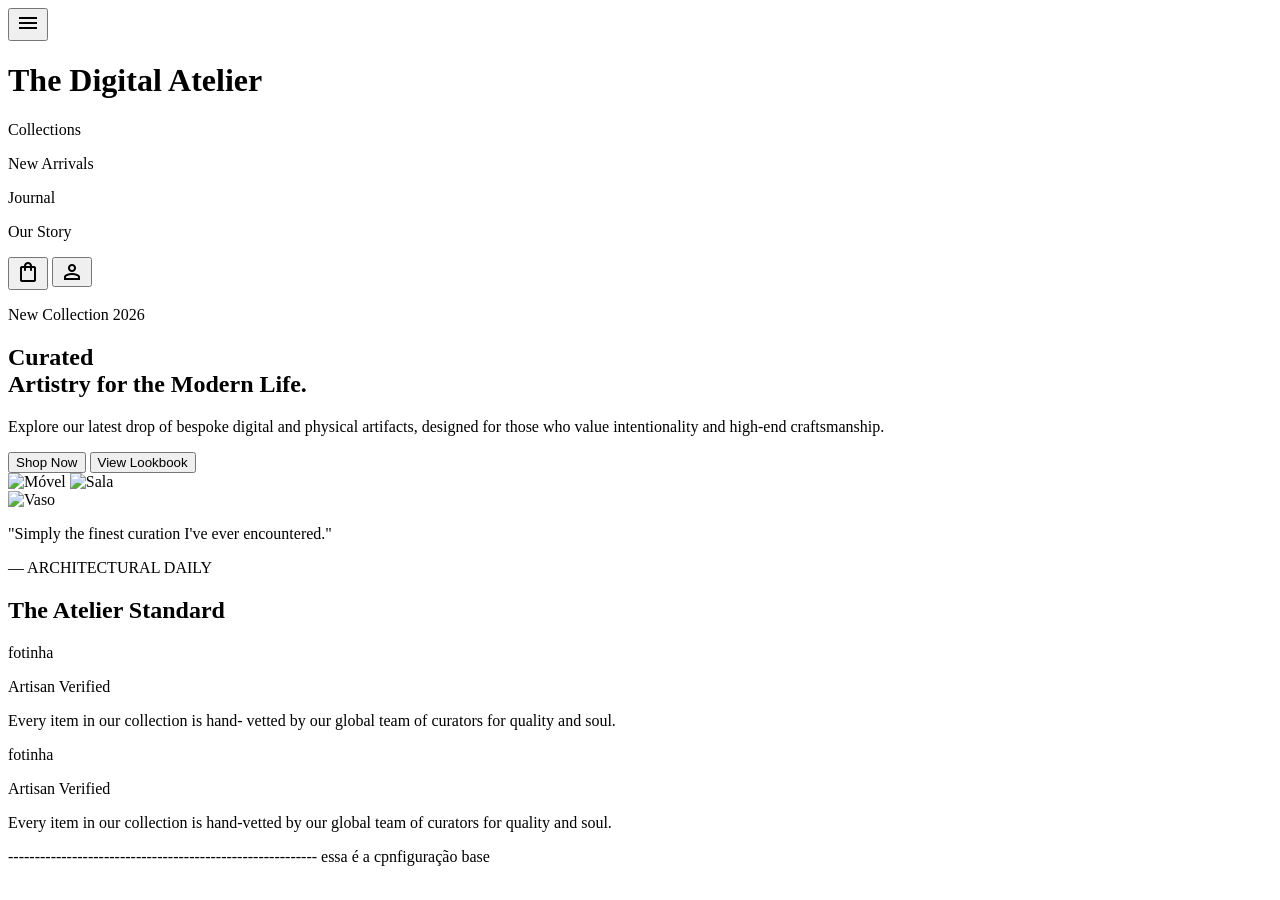
==== GABRIEL/Site responsivo/index.html @ 3ed6543d "site" ====
<!DOCTYPE html>
<html lang="en">
<head>
    <meta charset="UTF-8">
    <meta name="viewport" content="width=device-width, initial-scale=1.0">
    <script src="https://cdn.tailwindcss.com"></script>
    <script>
        tailwind.config = {
            theme: {
                extend: {
                    colors: {
                        'fundo': '#F5EEFF',
                        'titulo': '#4338CA',
                        'icon-topo': '#4F46E5',
                        'cor-cat': '#475569',
                        'cor-texto': '#5F557F',
                        'fundo-hero': '#FAF4FF',
                        'icone-data': '#FFC1D6',
                        'cor-data': '#8E0054',
                        'underline-cor': '#B00D6A',
                        'textaodohero': '#4A40E0',
                        'cor-dopreto': '#32294F',
                        'azul-do-botao': '#5D46F5',
                        'branco-do-botao': '#9B8BFF'
                    },
                    fontFamily: {
                        'headline': ['Plus Jakarta Sans', 'sans-serif'],
                        'body': ['Inter', 'sans-serif'],
                        'label': ['Inter', 'sans-serif']
                    }
                }
            }
        }
    </script>
    <title>lojaSenai</title>
    <link href="https://fonts.googleapis.com/css2?family=Plus+Jakarta+Sans:wght@400;600;700;800&amp;family=Inter:wght@400;500;600&amp;display=swap" rel="stylesheet">
    <link href="https://fonts.googleapis.com/css2?family=Material+Symbols+Outlined:wght,FILL@100..700,0..1&amp;display=swap" rel="stylesheet">
    <link rel="stylesheet" href="https://cdnjs.cloudflare.com/ajax/libs/font-awesome/6.5.1/css/all.min.css" integrity="sha512-DTOQO9RWCH3ppGqcWaEA1BIZOC6xxalwEsw9c2QQeAIftl+Vegovlnee1c9QX4TctnWMn13TZye+giMm8e2LwA==" crossorigin="anonymous" referrerpolicy="no-referrer" />
</head>
<body>

    <header class="flex bg-white justify-between items-center px-10 py-5">
            <button class="text-indigo-600 dark:text-indigo-400 scale-105 active:scale-95 transition-transform lg:hidden">
                <span class="material-symbols-outlined text-icon-topo" data-icon="menu">menu</span>
            </button>

            <h1 class="text-titulo text-[24px] font-extrabold font-headline">The Digital Atelier</h1>

            <div class="hidden lg:flex gap-[40px] cor-cat">
                <p>Collections</p>
                <p>New Arrivals</p>
                <p>Journal</p>
                <p>Our Story</p>
            </div>

            <div class="flex gap-[24px]">
                <button class="text-indigo-600 dark:text-indigo-400 scale-105 active:scale-95 transition-transform">
                  <span class="material-symbols-outlined text-icon-topo" data-icon="shopping_bag">shopping_bag</span>
                </button>
                <button class="hidden lg:block text-icon-topo text-center material-symbols-outlined text-indigo-600 hover:opacity-80 transition-all duration-300 text-icon-topo" data-icon="person">person</button>
            </div>
    </header>

    <main class="bg-fundo-hero py-[45px]">
        <div class="m-[24px]">
            <p class=" text-center bg-icone-data text-[0.9rem] px-3 py-1 text-cor-data w-[190px] rounded-full">New Collection 2026</p>
            <h2 class="text-[48px] font-black font-headline font-extrabold tracking-tight leading-[1.1] my-[23px] text-cor-dopreto">Curated <br> <span class="text-textaodohero ">Artistry</span> for the Modern Life.</h2>
            <p class="text-cor-dopreto text-lg">Explore our latest drop of bespoke digital and physical artifacts, designed for those who value intentionality and high-end craftsmanship.</p>
            
            <div class="flex flex-col sm:flex-row gap-4 py-[43px]">
                        <button class="bg-gradient-to-r from-azul-do-botao to-branco-do-botao text-white font-semibold py-3 px-10 rounded-full shadow-lg hover:opacity-90 transition">
                            Shop Now
                        </button>
                        <button class="text-azul-do-botao font-semibold py-3 px-10 rounded-full border" ">
                            View Lookbook
                        </button>
            </div>
            
            <div class="relative flex items-center justify-center">
                <div>
                    <img 
                        src="assets/epelho.png" 
                        alt="Móvel" 
                        class="block rounded-2xl shadow-xl transform rotate-3 lg:hidden"
                    />
                    <img 
                        src="assets/sala.png" 
                        alt="Sala" 
                        class="hidden lg:block w-[500px] rounded-[60px] shadow-2xl"
                    />

                    <div class="flex bsolute -bottom-10 -left-10 p-2 bg-white rounded-[30px] shadow-xl">
                        <img 
                            src="assets/vaso.png" 
                            alt="Vaso" 
                            class="hidden lg:w-48 rounded-[25px]"
                        />

                        <div class="absolute -bottom-5 -left-5 bg-white p-6 rounded-xl shadow-2xl w-64 border border-gray-100 lg:hidden">
                            <p class="text-indigo-600 font-bold text-lg leading-tight ">
                                "Simply the finest curation I've ever encountered."
                            </p>
                            <p class="text-gray-500 text-xs mt-4 tracking-widest uppercase">
                                 — ARCHITECTURAL DAILY
                            </p>
                        </div>
  
                </div>

            </div>
        </div>
    </main>

    <section class="bg-fundo">
      <div class="mx-8">
        <div class="flex items-center py-2 justify-center">
          <h1 class="text-[30px] text-cor-dopreto font-headline font-bold underline decoration-underline-cor decoration-4">The Atelier Standard</h1>
        </div>

        <div class="bg-white my-16 p-10 rounded-xl">
          <div class="pb-6">fotinha</div>
          <div>
            <p class="text-[20px] text-cor-dopreto font-headline font-bold pb-3">Artisan Verified</p>
            <p class="text-cor-texto text-[15px]">Every item in our collection is hand-
              vetted
              by our global team of curators for
              quality and soul.</p>
          </div>
        </div>

        <div class="bg-white my-18 p-16 rounded-xl">
          <div class="pb-6">fotinha</div>
          <div>
            <p class="text-[22px] text-cor-dopreto font-headline font-bold pb-3">Artisan Verified</p>
            <p class="text-cor-texto text-[18px]">Every item in our collection is hand-vetted
              by our global team of curators for
              quality and soul.</p>
          </div>
        </div>
      </div>
    </section>
</body>
</html> 


----------------------------------------------------------
essa é a cpnfiguração base 
  	<meta charset="UTF-8">
    <meta name="viewport" content="width=device-width, initial-scale=1.0">
    <link href="https://fonts.googleapis.com/css2?family=Plus+Jakarta+Sans:wght@400;600;700;800&amp;family=Inter:wght@400;500;600&amp;display=swap" rel="stylesheet">
    <link href="https://fonts.googleapis.com/css2?family=Material+Symbols+Outlined:wght,FILL@100..700,0..1&amp;display=swap" rel="stylesheet">
    <script src="https://cdn.tailwindcss.com"></script>
    <!--Configuração do Tailwind-->
    <script>
        tailwind.config = {
            theme: {
                extend: {
                    colors: {
                        'exemplo-cor1':'#FFFFFF',
                        'exemplo-cor2': '#4F46E5',
                    },
                    fontFamily: {
                        'headline': ['Plus Jakarta Sans', 'sans-serif'],
                        'body': ['Inter', 'sans-serif'],
                        'label': ['Inter', 'sans-serif']
                    }
                }
            }
        }
    </script>
    <title>The Digital Atelier</title>
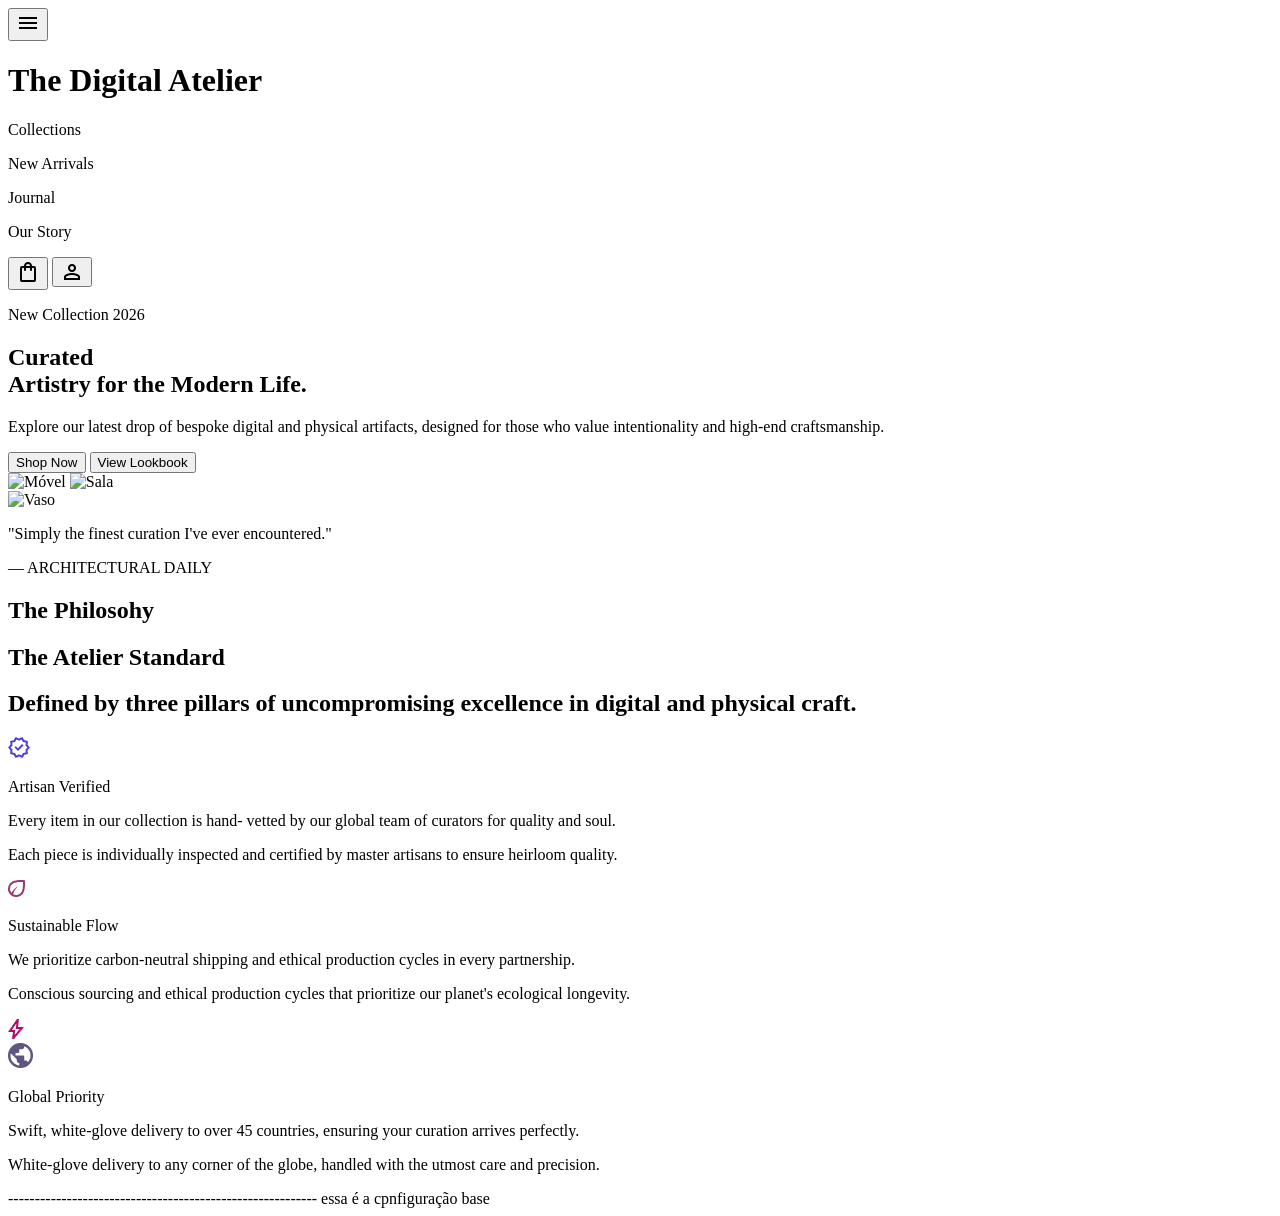
==== commit 5c392f54: "responsividade ok" ====
--- a/GABRIEL/Site responsivo/index.html
+++ b/GABRIEL/Site responsivo/index.html
@@ -15,9 +15,11 @@
                         'cor-cat': '#475569',
                         'cor-texto': '#5F557F',
                         'fundo-hero': '#FAF4FF',
+                        'fundo-bolinha': '#E2D7FF66',
                         'icone-data': '#FFC1D6',
                         'cor-data': '#8E0054',
                         'underline-cor': '#B00D6A',
+                        'bolinha-fundo': '#9837721A',
                         'textaodohero': '#4A40E0',
                         'cor-dopreto': '#32294F',
                         'azul-do-botao': '#5D46F5',
@@ -111,33 +113,70 @@
         </div>
     </main>
 
-    <section class="bg-fundo">
-      <div class="mx-8">
-        <div class="flex items-center py-2 justify-center">
-          <h1 class="text-[30px] text-cor-dopreto font-headline font-bold underline decoration-underline-cor decoration-4">The Atelier Standard</h1>
-        </div>
-
-        <div class="bg-white my-16 p-10 rounded-xl">
-          <div class="pb-6">fotinha</div>
-          <div>
-            <p class="text-[20px] text-cor-dopreto font-headline font-bold pb-3">Artisan Verified</p>
-            <p class="text-cor-texto text-[15px]">Every item in our collection is hand-
-              vetted
-              by our global team of curators for
-              quality and soul.</p>
-          </div>
-        </div>
-
-        <div class="bg-white my-18 p-16 rounded-xl">
-          <div class="pb-6">fotinha</div>
-          <div>
-            <p class="text-[22px] text-cor-dopreto font-headline font-bold pb-3">Artisan Verified</p>
-            <p class="text-cor-texto text-[18px]">Every item in our collection is hand-vetted
-              by our global team of curators for
-              quality and soul.</p>
-          </div>
-        </div>
-      </div>
+    <section class="bg-fundo pt-20">
+        <div class="mx-8">
+            <h2 class="hidden lg:block font-bold pt-10 text-underline-cor">The Philosohy</h2>
+        <div class="flex items-center py-2 justify-center  lg:justify-start">
+            <h1 class="text-[30px] text-cor-dopreto font-headline font-bold underline decoration-underline-cor decoration-4">The Atelier Standard</h1>
+            <div class="hidden lg:flex ml-80">
+                <h2 class="text-cor-do-texto">Defined by three pillars of
+                    uncompromising excellence in digital and
+                    physical craft.</h2>
+            </div>
+        </div>
+        <div class="pb-10 lg:flex lg:gap-7">
+            <div class="bg-white my-16 p-10 rounded-xl">
+                <div class="bg-fundo rounded-2xl mr-[200px] mb-5 lg:mr-[250px]">
+                    <div class="p-3"><img src="./check.png" alt="check"></div>
+                </div>
+                <div>
+                <p class="text-[20px] text-cor-dopreto font-headline font-bold pb-3">Artisan Verified</p>
+                <p class="text-cor-texto text-[15px] lg:hidden">Every item in our collection is hand-
+                    vetted
+                    by our global team of curators for
+                    quality and soul.</p>
+                <p class="hidden lg:block text-cor-texto text-[15px]">Each piece is individually inspected
+                    and certified by master artisans to
+                    ensure heirloom quality.</p>
+                </div>
+            </div>
+        
+
+            <div class="bg-white my-16 p-10 rounded-xl">
+                <div class="bg-bolinha-fundo rounded-2xl mr-[200px] mb-5 lg:mr-[265px]">
+                    <div class="p-3"><img src="./leaf.png" alt="check"></div>
+                </div>
+                <div>
+                <p class="text-[20px] text-cor-dopreto font-headline font-bold pb-3">Sustainable Flow</p>
+                <p class="text-cor-texto text-[15px] lg:hidden">We prioritize carbon-neutral shipping and
+                    ethical production cycles in every
+                    partnership.</p>
+                <p class="hidden lg:block text-cor-texto text-[15px]">Conscious sourcing and ethical
+                    production cycles that prioritize our
+                    planet's ecological longevity.</p>
+                </div>
+            </div>
+
+            <div class="bg-white my-16 p-10 rounded-xl">
+                <div class="bg-bolinha-fundo rounded-2xl mr-[200px] mb-5 lg:mr-[250px] lg:hidden">
+                    <div class="p-3"><img src="./raio.png" alt="check"></div>
+                </div>
+                <div class="bg-fundo-bolinha rounded-2xl mr-[200px] mb-5 lg:mr-[250px]">
+                    <div class="p-3 lg:block"><img src="./mundo.png" alt="check"></div>
+                </div>
+                <div>
+                <p class="text-[20px] text-cor-dopreto font-headline font-bold pb-3">Global Priority</p>
+                <p class="text-cor-texto text-[15px] lg:hidden">Swift, white-glove delivery to over 45
+                    countries, ensuring your curation arrives
+                    perfectly.</p>
+                <p class="hidden lg:block text-cor-texto text-[15px]">White-glove delivery to any corner
+                    of the globe, handled with the
+                    utmost care and precision.</p>
+                </div>
+            </div>
+        </div>
+
+        </div>
     </section>
 </body>
 </html> 
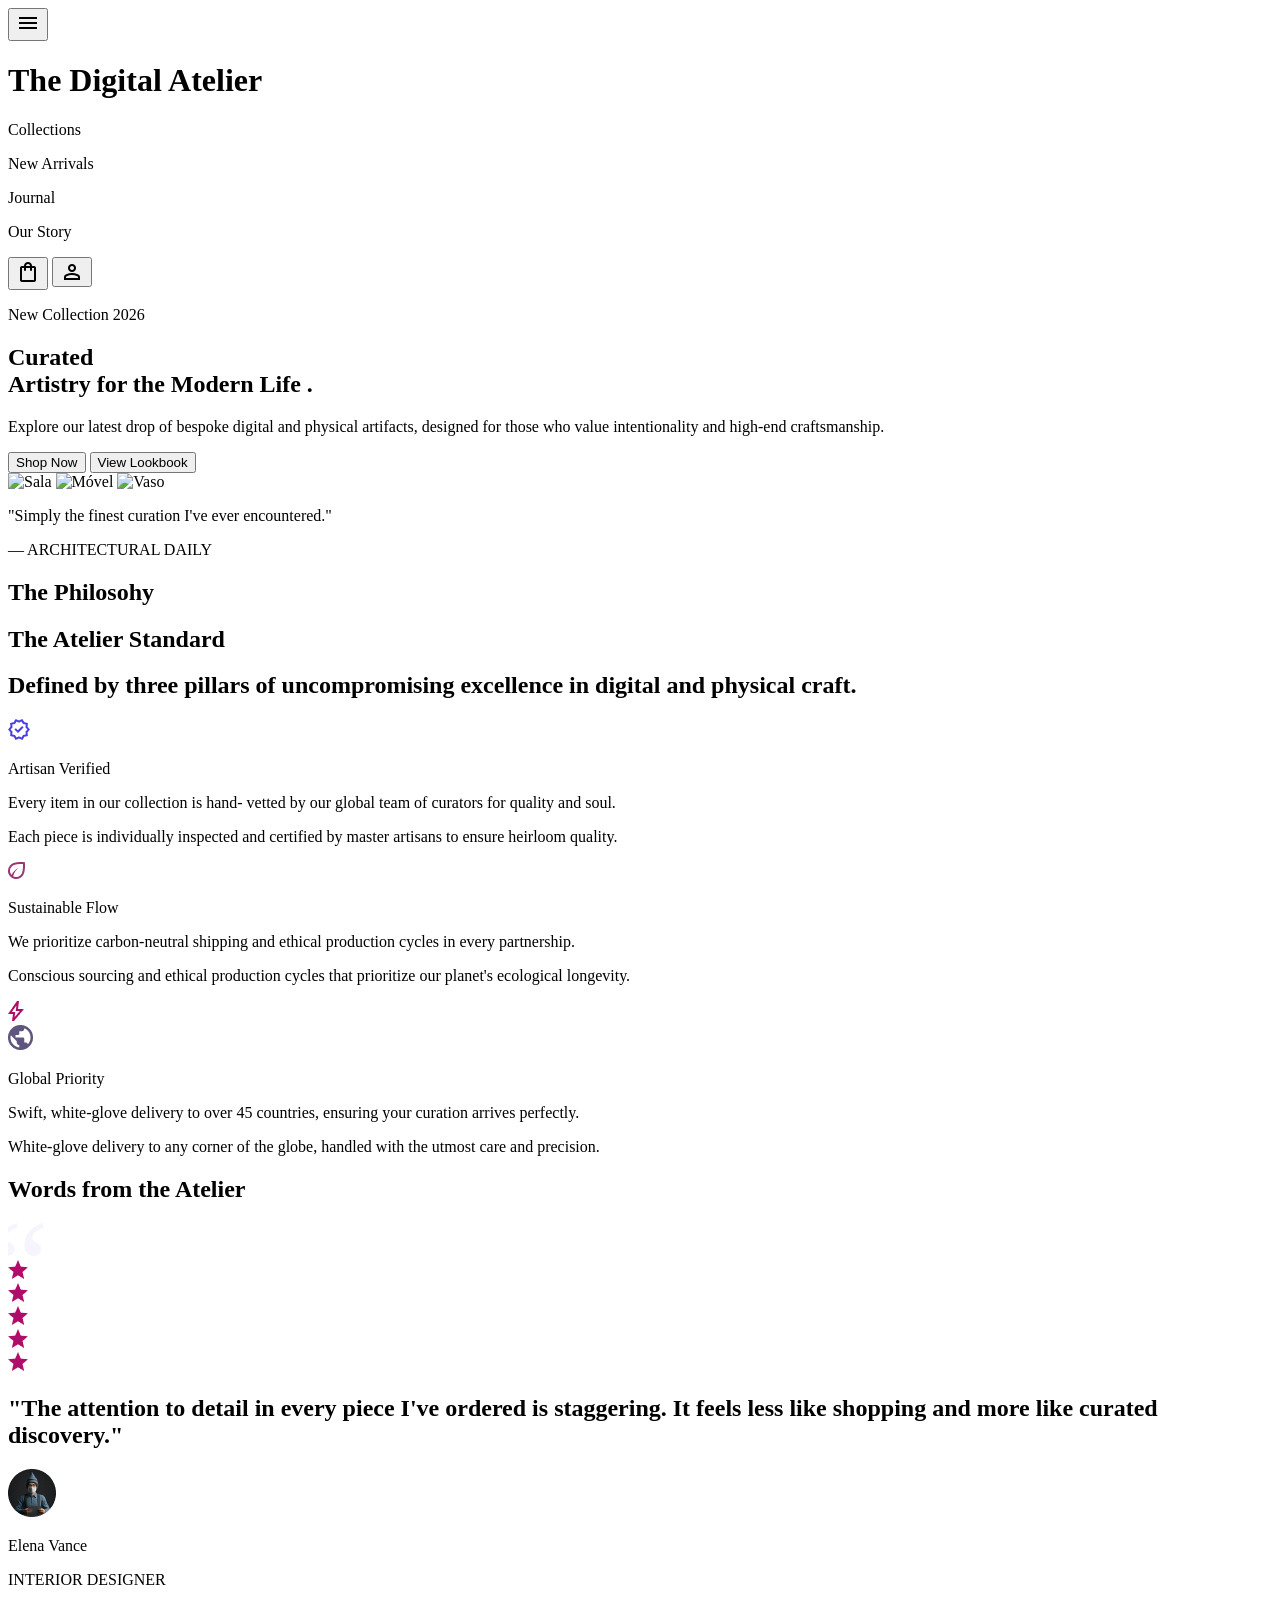
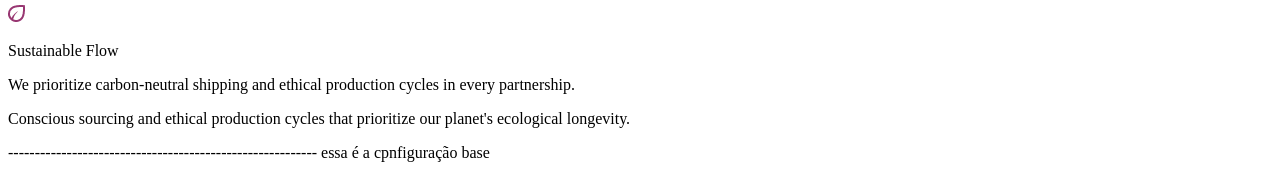
==== commit 1fea4f9d: "outra parte" ====
--- a/GABRIEL/Site responsivo/index.html
+++ b/GABRIEL/Site responsivo/index.html
@@ -9,7 +9,7 @@
             theme: {
                 extend: {
                     colors: {
-                        'fundo': '#F5EEFF',
+                         'fundo': '#F5EEFF',
                         'titulo': '#4338CA',
                         'icon-topo': '#4F46E5',
                         'cor-cat': '#475569',
@@ -35,91 +35,125 @@
         }
     </script>
     <title>lojaSenai</title>
+
     <link href="https://fonts.googleapis.com/css2?family=Plus+Jakarta+Sans:wght@400;600;700;800&amp;family=Inter:wght@400;500;600&amp;display=swap" rel="stylesheet">
+
     <link href="https://fonts.googleapis.com/css2?family=Material+Symbols+Outlined:wght,FILL@100..700,0..1&amp;display=swap" rel="stylesheet">
+
     <link rel="stylesheet" href="https://cdnjs.cloudflare.com/ajax/libs/font-awesome/6.5.1/css/all.min.css" integrity="sha512-DTOQO9RWCH3ppGqcWaEA1BIZOC6xxalwEsw9c2QQeAIftl+Vegovlnee1c9QX4TctnWMn13TZye+giMm8e2LwA==" crossorigin="anonymous" referrerpolicy="no-referrer" />
 </head>
+
 <body>
 
     <header class="flex bg-white justify-between items-center px-10 py-5">
-            <button class="text-indigo-600 dark:text-indigo-400 scale-105 active:scale-95 transition-transform lg:hidden">
-                <span class="material-symbols-outlined text-icon-topo" data-icon="menu">menu</span>
+
+        <button class="text-indigo-600 dark:text-indigo-400 scale-105 active:scale-95 transition-transform lg:hidden">
+            <span class="material-symbols-outlined text-icon-topo" data-icon="menu">menu</span>
+        </button>
+
+        <h1 class="text-titulo text-[24px] font-extrabold font-headline">
+            The Digital Atelier
+        </h1>
+
+        <div class="hidden lg:flex gap-[40px] cor-cat">
+            <p>Collections</p>
+            <p>New Arrivals</p>
+            <p>Journal</p>
+            <p>Our Story</p>
+        </div>
+
+        <div class="flex gap-[24px]">
+            <button class="text-indigo-600 dark:text-indigo-400 scale-105 active:scale-95 transition-transform">
+                <span class="material-symbols-outlined text-icon-topo" data-icon="shopping_bag">
+                    shopping_bag
+                </span>
             </button>
 
-            <h1 class="text-titulo text-[24px] font-extrabold font-headline">The Digital Atelier</h1>
-
-            <div class="hidden lg:flex gap-[40px] cor-cat">
-                <p>Collections</p>
-                <p>New Arrivals</p>
-                <p>Journal</p>
-                <p>Our Story</p>
-            </div>
-
-            <div class="flex gap-[24px]">
-                <button class="text-indigo-600 dark:text-indigo-400 scale-105 active:scale-95 transition-transform">
-                  <span class="material-symbols-outlined text-icon-topo" data-icon="shopping_bag">shopping_bag</span>
+            <button class="hidden lg:block text-icon-topo text-center material-symbols-outlined text-indigo-600 hover:opacity-80 transition-all duration-300 text-icon-topo" data-icon="person">
+                person
+            </button>
+        </div>
+
+    </header>
+
+    <main class="bg-fundo-hero py-[45px]">
+
+        <div class="m-[24px]">
+
+            <p class="text-center bg-icone-data text-[0.9rem] px-3 py-1 text-cor-data w-[190px] rounded-full lg:hidden">
+                New Collection 2026
+            </p>
+
+            <h2 class="text-[48px] font-black font-headline font-extrabold tracking-tight leading-[1.1] my-[23px] text-cor-dopreto">
+                Curated <br>
+                <span class="text-textaodohero lg:text-cor-dopreto">Artistry</span>
+                for the <span class="text-cor-dopreto lg:text-textaodohero">Modern Life <span class="lg:hidden">.</span></span>
+            </h2>
+
+            <p class="text-cor-dopreto text-lg">
+                Explore our latest drop of bespoke digital and physical artifacts,
+                designed for those who value intentionality and high-end craftsmanship.
+            </p>
+
+            <div class="flex flex-col lg:flex-row gap-4 py-[43px]">
+
+                <button class="bg-gradient-to-r from-azul-do-botao to-branco-do-botao text-white font-semibold py-3 px-10 rounded-full shadow-lg hover:opacity-90 transition">
+                    Shop Now
                 </button>
-                <button class="hidden lg:block text-icon-topo text-center material-symbols-outlined text-indigo-600 hover:opacity-80 transition-all duration-300 text-icon-topo" data-icon="person">person</button>
-            </div>
-    </header>
-
-    <main class="bg-fundo-hero py-[45px]">
-        <div class="m-[24px]">
-            <p class=" text-center bg-icone-data text-[0.9rem] px-3 py-1 text-cor-data w-[190px] rounded-full">New Collection 2026</p>
-            <h2 class="text-[48px] font-black font-headline font-extrabold tracking-tight leading-[1.1] my-[23px] text-cor-dopreto">Curated <br> <span class="text-textaodohero ">Artistry</span> for the Modern Life.</h2>
-            <p class="text-cor-dopreto text-lg">Explore our latest drop of bespoke digital and physical artifacts, designed for those who value intentionality and high-end craftsmanship.</p>
-            
-            <div class="flex flex-col sm:flex-row gap-4 py-[43px]">
-                        <button class="bg-gradient-to-r from-azul-do-botao to-branco-do-botao text-white font-semibold py-3 px-10 rounded-full shadow-lg hover:opacity-90 transition">
-                            Shop Now
-                        </button>
-                        <button class="text-azul-do-botao font-semibold py-3 px-10 rounded-full border" ">
-                            View Lookbook
-                        </button>
-            </div>
-            
-            <div class="relative flex items-center justify-center">
-                <div>
-                    <img 
-                        src="assets/epelho.png" 
-                        alt="Móvel" 
-                        class="block rounded-2xl shadow-xl transform rotate-3 lg:hidden"
-                    />
-                    <img 
-                        src="assets/sala.png" 
-                        alt="Sala" 
-                        class="hidden lg:block w-[500px] rounded-[60px] shadow-2xl"
-                    />
-
-                    <div class="flex bsolute -bottom-10 -left-10 p-2 bg-white rounded-[30px] shadow-xl">
-                        <img 
-                            src="assets/vaso.png" 
-                            alt="Vaso" 
-                            class="hidden lg:w-48 rounded-[25px]"
-                        />
-
-                        <div class="absolute -bottom-5 -left-5 bg-white p-6 rounded-xl shadow-2xl w-64 border border-gray-100 lg:hidden">
-                            <p class="text-indigo-600 font-bold text-lg leading-tight ">
-                                "Simply the finest curation I've ever encountered."
-                            </p>
-                            <p class="text-gray-500 text-xs mt-4 tracking-widest uppercase">
-                                 — ARCHITECTURAL DAILY
-                            </p>
-                        </div>
-  
-                </div>
-
-            </div>
-        </div>
+
+                <button class="text-azul-do-botao font-semibold py-3 px-10 rounded-full border">
+                    View Lookbook
+                </button>
+
+            </div>
+
+
+            <div class="relative w-full lg:w-[700px] h-[520px] mx-auto">
+
+             
+                <img 
+                    src="assets/sala.png" 
+                    alt="Sala" 
+                    class="hidden lg:block w-[600px] h-[450px] object-cover rounded-[40px] absolute right-0 top-0 shadow-2xl"
+                />
+
+                <img 
+                    src="assets/epelho.png" 
+                    alt="Móvel" 
+                    class="block rounded-2xl shadow-xl transform rotate-3 lg:hidden"
+                />
+
+                <img 
+                    src="assets/vaso.png" 
+                    alt="Vaso" 
+                    class="hidden lg:block w-[220px] h-[260px] object-cover rounded-2xl absolute border-8 border-white shadow-2xl"
+                />
+
+                <div class="absolute -bottom-4 -left-5 bg-white p-6 rounded-xl shadow-2xl w-64 border border-gray-100 lg:hidden">
+
+                    <p class="text-indigo-600 font-bold text-lg leading-tight">
+                        "Simply the finest curation I've ever encountered."
+                    </p>
+
+                    <p class="text-gray-500 text-xs mt-4 tracking-widest uppercase">
+                        — ARCHITECTURAL DAILY
+                    </p>
+
+                </div>
+
+            </div>
+
+        </div>
+
     </main>
-
+    
     <section class="bg-fundo pt-20">
         <div class="mx-8">
             <h2 class="hidden lg:block font-bold pt-10 text-underline-cor">The Philosohy</h2>
         <div class="flex items-center py-2 justify-center  lg:justify-start">
-            <h1 class="text-[30px] text-cor-dopreto font-headline font-bold underline decoration-underline-cor decoration-4">The Atelier Standard</h1>
-            <div class="hidden lg:flex ml-80">
-                <h2 class="text-cor-do-texto">Defined by three pillars of
+            <h1 class="text-[50px] text-cor-dopreto font-headline font-bold underline decoration-underline-cor decoration-4 lg:no-underline">The Atelier Standard</h1>
+            <div class="hidden lg:flex ml-20">
+                <h2 class="text-cor-texto font-semibold">Defined by three pillars of
                     uncompromising excellence in digital and
                     physical craft.</h2>
             </div>
@@ -162,7 +196,7 @@
                     <div class="p-3"><img src="./raio.png" alt="check"></div>
                 </div>
                 <div class="bg-fundo-bolinha rounded-2xl mr-[200px] mb-5 lg:mr-[250px]">
-                    <div class="p-3 lg:block"><img src="./mundo.png" alt="check"></div>
+                    <div class="hidden p-3 lg:block"><img src="./mundo.png" alt="check"></div>
                 </div>
                 <div>
                 <p class="text-[20px] text-cor-dopreto font-headline font-bold pb-3">Global Priority</p>
@@ -178,8 +212,60 @@
 
         </div>
     </section>
+
+
+    <section class="bg-fundo pt-20">
+        <div class="text-center mx-10">
+            <h1 class="text-[40px] text-cor-dopreto font-headline font-bold underline decoration-underline-cor decoration-4 lg:no-underline">Words from the Atelier</h1>
+        </div>
+
+        <div class="pb-10 mx-5 lg:flex lg:gap-7">
+            <div class="bg-white my-16 p-10 rounded-xl">
+                <div class="mr-[20px]"><img src="./aspas.png" alt=""></div> 
+                <div class="flex lg:mr-[250px]">
+                    <div class="py-3"><img src="./estrela.png" alt="check"></div>
+                    <div class="py-3"><img src="./estrela.png" alt="check"></div>
+                    <div class="py-3"><img src="./estrela.png" alt="check"></div>
+                    <div class="py-3"><img src="./estrela.png" alt="check"></div>
+                    <div class="py-3"><img src="./estrela.png" alt="check"></div>
+                </div>
+                <h2 class=" text-cor-dopreto text-[20px] font-medium italic py-5">"The attention to detail in every piece I've ordered is
+                    staggering. It feels less like shopping and more 
+                    like curated discovery."</h2>
+                <div>
+                <div class="flex">
+                    <div class="rounded-full justify-center mr-5"><img src="./duende.png" alt=""></div>
+                    <div class="block content-center">
+                        <p class="text-[20px] text-cor-dopreto font-headline font-bold">Elena Vance</p>
+                        <p class="text-cor-texto text-[15px] lg:hidden">INTERIOR DESIGNER</p>
+                    </div>
+                </div>
+                </div>
+            </div>
+        
+
+            <div class="bg-white my-16 p-10 rounded-xl">
+                <div class="bg-bolinha-fundo rounded-2xl mr-[200px] mb-5 lg:mr-[265px]">
+                    <div class="p-3"><img src="./leaf.png" alt="check"></div>
+                </div>
+                <div>
+                <p class="text-[20px] text-cor-dopreto font-headline font-bold pb-3">Sustainable Flow</p>
+                <p class="text-cor-texto text-[15px] lg:hidden">We prioritize carbon-neutral shipping and
+                    ethical production cycles in every
+                    partnership.</p>
+                <p class="hidden lg:block text-cor-texto text-[15px]">Conscious sourcing and ethical
+                    production cycles that prioritize our
+                    planet's ecological longevity.</p>
+                </div>
+            </div>
+
+        </div>
+
+
+    </section>
+
 </body>
-</html> 
+</html>
 
 
 ----------------------------------------------------------
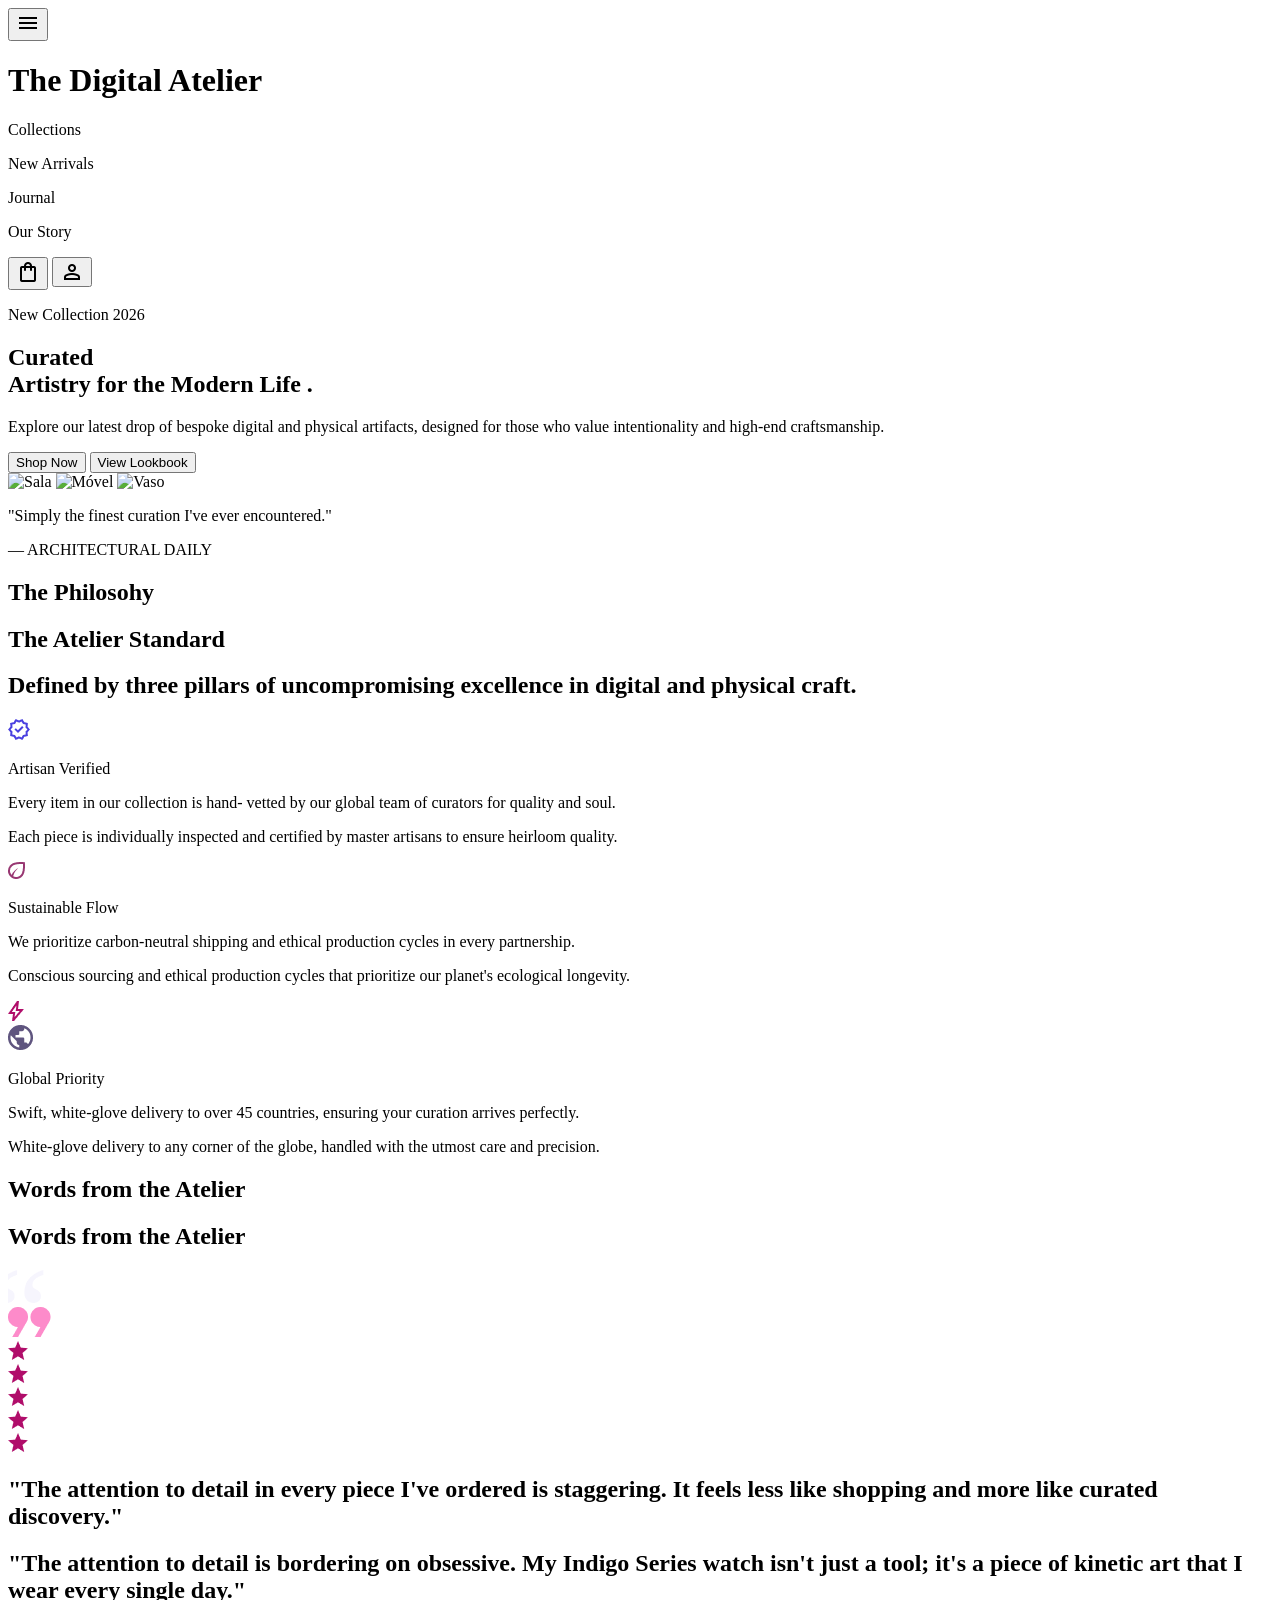
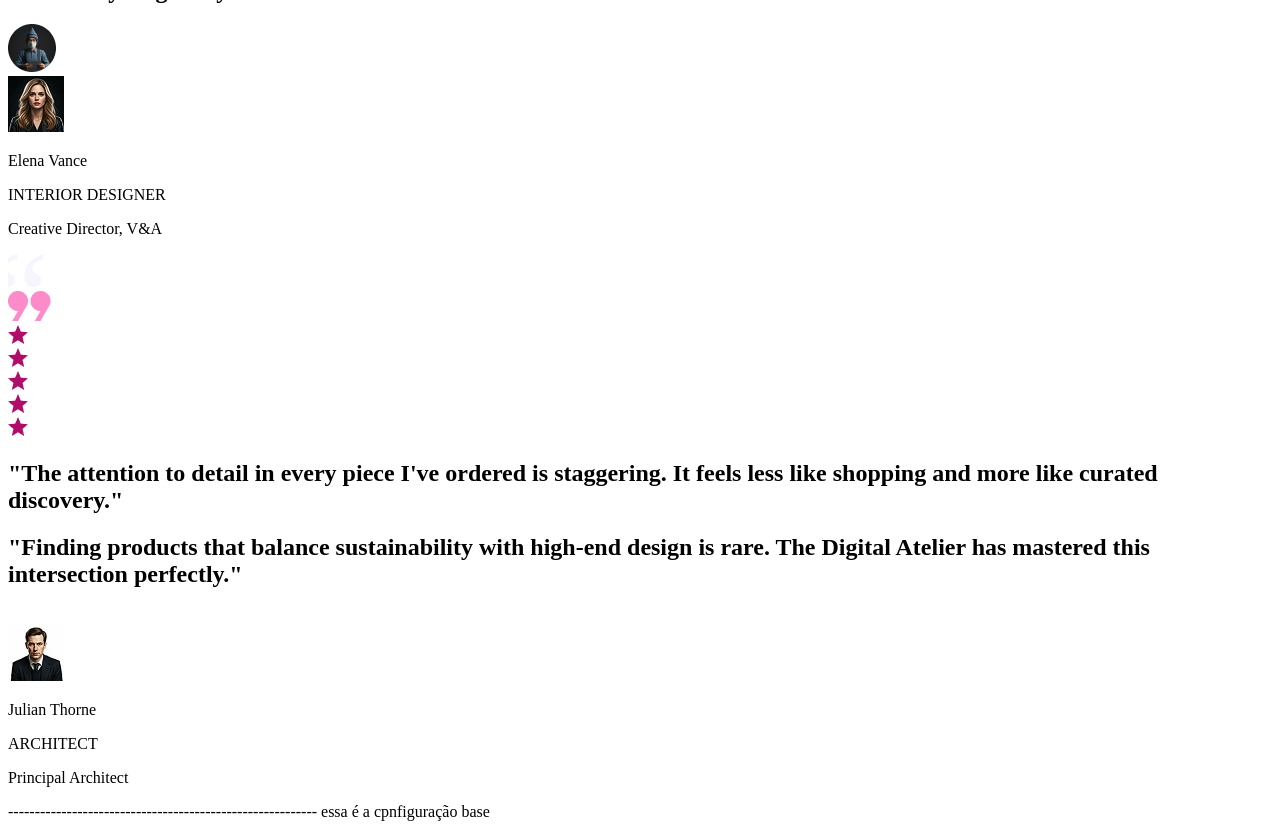
==== commit 6604d3d9: "atualizando" ====
--- a/GABRIEL/Site responsivo/index.html
+++ b/GABRIEL/Site responsivo/index.html
@@ -9,7 +9,7 @@
             theme: {
                 extend: {
                     colors: {
-                         'fundo': '#F5EEFF',
+                        'fundo': '#F5EEFF',
                         'titulo': '#4338CA',
                         'icon-topo': '#4F46E5',
                         'cor-cat': '#475569',
@@ -23,7 +23,9 @@
                         'textaodohero': '#4A40E0',
                         'cor-dopreto': '#32294F',
                         'azul-do-botao': '#5D46F5',
-                        'branco-do-botao': '#9B8BFF'
+                        'branco-do-botao': '#9B8BFF',
+                        'card-fundo': '#10062D',
+                        'card-texto-cor': '#A5B4FC'
                     },
                     fontFamily: {
                         'headline': ['Plus Jakarta Sans', 'sans-serif'],
@@ -216,46 +218,80 @@
 
     <section class="bg-fundo pt-20">
         <div class="text-center mx-10">
-            <h1 class="text-[40px] text-cor-dopreto font-headline font-bold underline decoration-underline-cor decoration-4 lg:no-underline">Words from the Atelier</h1>
-        </div>
-
-        <div class="pb-10 mx-5 lg:flex lg:gap-7">
-            <div class="bg-white my-16 p-10 rounded-xl">
-                <div class="mr-[20px]"><img src="./aspas.png" alt=""></div> 
-                <div class="flex lg:mr-[250px]">
-                    <div class="py-3"><img src="./estrela.png" alt="check"></div>
-                    <div class="py-3"><img src="./estrela.png" alt="check"></div>
-                    <div class="py-3"><img src="./estrela.png" alt="check"></div>
-                    <div class="py-3"><img src="./estrela.png" alt="check"></div>
-                    <div class="py-3"><img src="./estrela.png" alt="check"></div>
-                </div>
-                <h2 class=" text-cor-dopreto text-[20px] font-medium italic py-5">"The attention to detail in every piece I've ordered is
-                    staggering. It feels less like shopping and more 
-                    like curated discovery."</h2>
-                <div>
-                <div class="flex">
-                    <div class="rounded-full justify-center mr-5"><img src="./duende.png" alt=""></div>
-                    <div class="block content-center">
-                        <p class="text-[20px] text-cor-dopreto font-headline font-bold">Elena Vance</p>
-                        <p class="text-cor-texto text-[15px] lg:hidden">INTERIOR DESIGNER</p>
+            <h1 class="lg:hidden text-[40px] text-cor-dopreto font-headline font-bold underline decoration-underline-cor decoration-4 lg:no-underline">Words from the Atelier</h1>
+        </div>
+
+        <div class="pb-10 lg:px-10 lg:mx-5 lg:flex lg:gap-7">
+            <div class="lg:bg-card-fundo lg:block rounded-[64px]">
+                <div class="hidden lg:block text-center pr-80 mr-80">
+                    <h1 class="text-[40px] text-fundo font-headline font-semibold underline decoration-underline-cor decoration-4 lg:no-underline lg:pt-20">Words from the Atelier</h1>
+                </div>
+                <div class="mx-5 lg:flex lg:mx-10 mb-[2rem]">
+                    <div class="bg-white my-12 p-5 lg:pr-20 rounded-xl lg:bg-transparent lg:gap-10">
+                        <div class="mr-[20px] lg:hidden"><img src="./aspas.png" alt=""></div> 
+                        <div class="hidden lg:flex mr-[20px]"><img src="./aspas2.png" alt=""></div> 
+                        <div class="lg:hidden flex lg:mr-[250px]">
+                            <div class="py-3"><img src="./estrela.png" alt="check"></div>
+                            <div class="py-3"><img src="./estrela.png" alt="check"></div>
+                            <div class="py-3"><img src="./estrela.png" alt="check"></div>
+                            <div class="py-3"><img src="./estrela.png" alt="check"></div>
+                            <div class="py-3"><img src="./estrela.png" alt="check"></div>
+                        </div>
+
+                        <h2 class="lg:hidden lg:text-fundo lg:font-normal text-cor-dopreto text-[20px] font-medium italic py-5">"The attention to detail in every piece I've ordered is
+                            staggering. It feels less like shopping and more 
+                            like curated discovery."</h2>
+                        
+                        <h2 class="hidden lg:leading-loose lg:block lg:text-fundo lg:font-normal text-cor-dopreto text-[20px] font-normal italic py-5">"The attention to detail is bordering on
+                            obsessive. My Indigo Series watch isn't
+                            just a tool; it's a piece of kinetic art that I
+                            wear every single day."</h2>
+                        <div>
+                        <div class="flex">
+                            <div class="rounded-full justify-center mr-5 lg:hidden"><img src="./duende.png" alt=""></div>
+                            <div class="hidden lg:block pt-5 lg:rounded-full justify-center mr-5"><img class="rounded-full" src="./Elena_vance.png" alt=""></div>
+                            <div class="block content-center">
+                                <p class="text-[20px] text-cor-dopreto font-headline font-bold lg:text-fundo">Elena Vance</p>
+                                <p class="text-cor-texto text-[15px] lg:hidden">INTERIOR DESIGNER</p>
+                                <p class="hidden text-cor-texto text-[15px] lg:flex lg:text-card-texto-cor">Creative Director, V&A</p>
+                            </div>
+                        </div>
+                        </div>
                     </div>
-                </div>
-                </div>
-            </div>
+            
         
 
-            <div class="bg-white my-16 p-10 rounded-xl">
-                <div class="bg-bolinha-fundo rounded-2xl mr-[200px] mb-5 lg:mr-[265px]">
-                    <div class="p-3"><img src="./leaf.png" alt="check"></div>
-                </div>
-                <div>
-                <p class="text-[20px] text-cor-dopreto font-headline font-bold pb-3">Sustainable Flow</p>
-                <p class="text-cor-texto text-[15px] lg:hidden">We prioritize carbon-neutral shipping and
-                    ethical production cycles in every
-                    partnership.</p>
-                <p class="hidden lg:block text-cor-texto text-[15px]">Conscious sourcing and ethical
-                    production cycles that prioritize our
-                    planet's ecological longevity.</p>
+                    <div class="bg-white my-12 p-5 lg:pl-20 rounded-xl lg:bg-transparent lg:gap-10">
+                        <div class="mr-[20px] lg:hidden"><img src="./aspas.png" alt=""></div> 
+                        <div class="hidden lg:flex mr-[20px]"><img src="./aspas2.png" alt=""></div> 
+                        <div class="lg:hidden flex lg:mr-[250px]">
+                            <div class="py-3"><img src="./estrela.png" alt="check"></div>
+                            <div class="py-3"><img src="./estrela.png" alt="check"></div>
+                            <div class="py-3"><img src="./estrela.png" alt="check"></div>
+                            <div class="py-3"><img src="./estrela.png" alt="check"></div>
+                            <div class="py-3"><img src="./estrela.png" alt="check"></div>
+                        </div>
+
+                        <h2 class="lg:hidden lg:text-fundo lg:font-normal text-cor-dopreto text-[20px] font-medium italic py-5">"The attention to detail in every piece I've ordered is
+                            staggering. It feels less like shopping and more 
+                            like curated discovery."</h2>
+                        
+                        <h2 class="hidden lg:leading-loose lg:block lg:text-fundo lg:font-normal text-cor-dopreto text-[20px] font-normal italic py-5">"Finding products that balance
+                            sustainability with high-end design is
+                            rare. The Digital Atelier has mastered
+                            this intersection perfectly."</h2>
+                        <div>
+                        <div class="flex">
+                            <div class="rounded-full justify-center mr-5 lg:hidden"><img class="rounded-full" src="./user.png" alt=""></div>
+                            <div class="hidden lg:block pt-5 lg:rounded-full justify-center mr-5"><img class="rounded-full" src="./Julian_thorne.png" alt=""></div>
+                            <div class="block content-center">
+                                <p class="text-[20px] text-cor-dopreto font-headline font-bold lg:text-fundo">Julian Thorne</p>
+                                <p class="text-cor-texto text-[15px] lg:hidden">ARCHITECT</p>
+                                <p class="hidden text-cor-texto text-[15px] lg:flex lg:text-card-texto-cor">Principal Architect</p>
+                            </div>
+                        </div>
+                        </div>
+                    </div>
                 </div>
             </div>
 
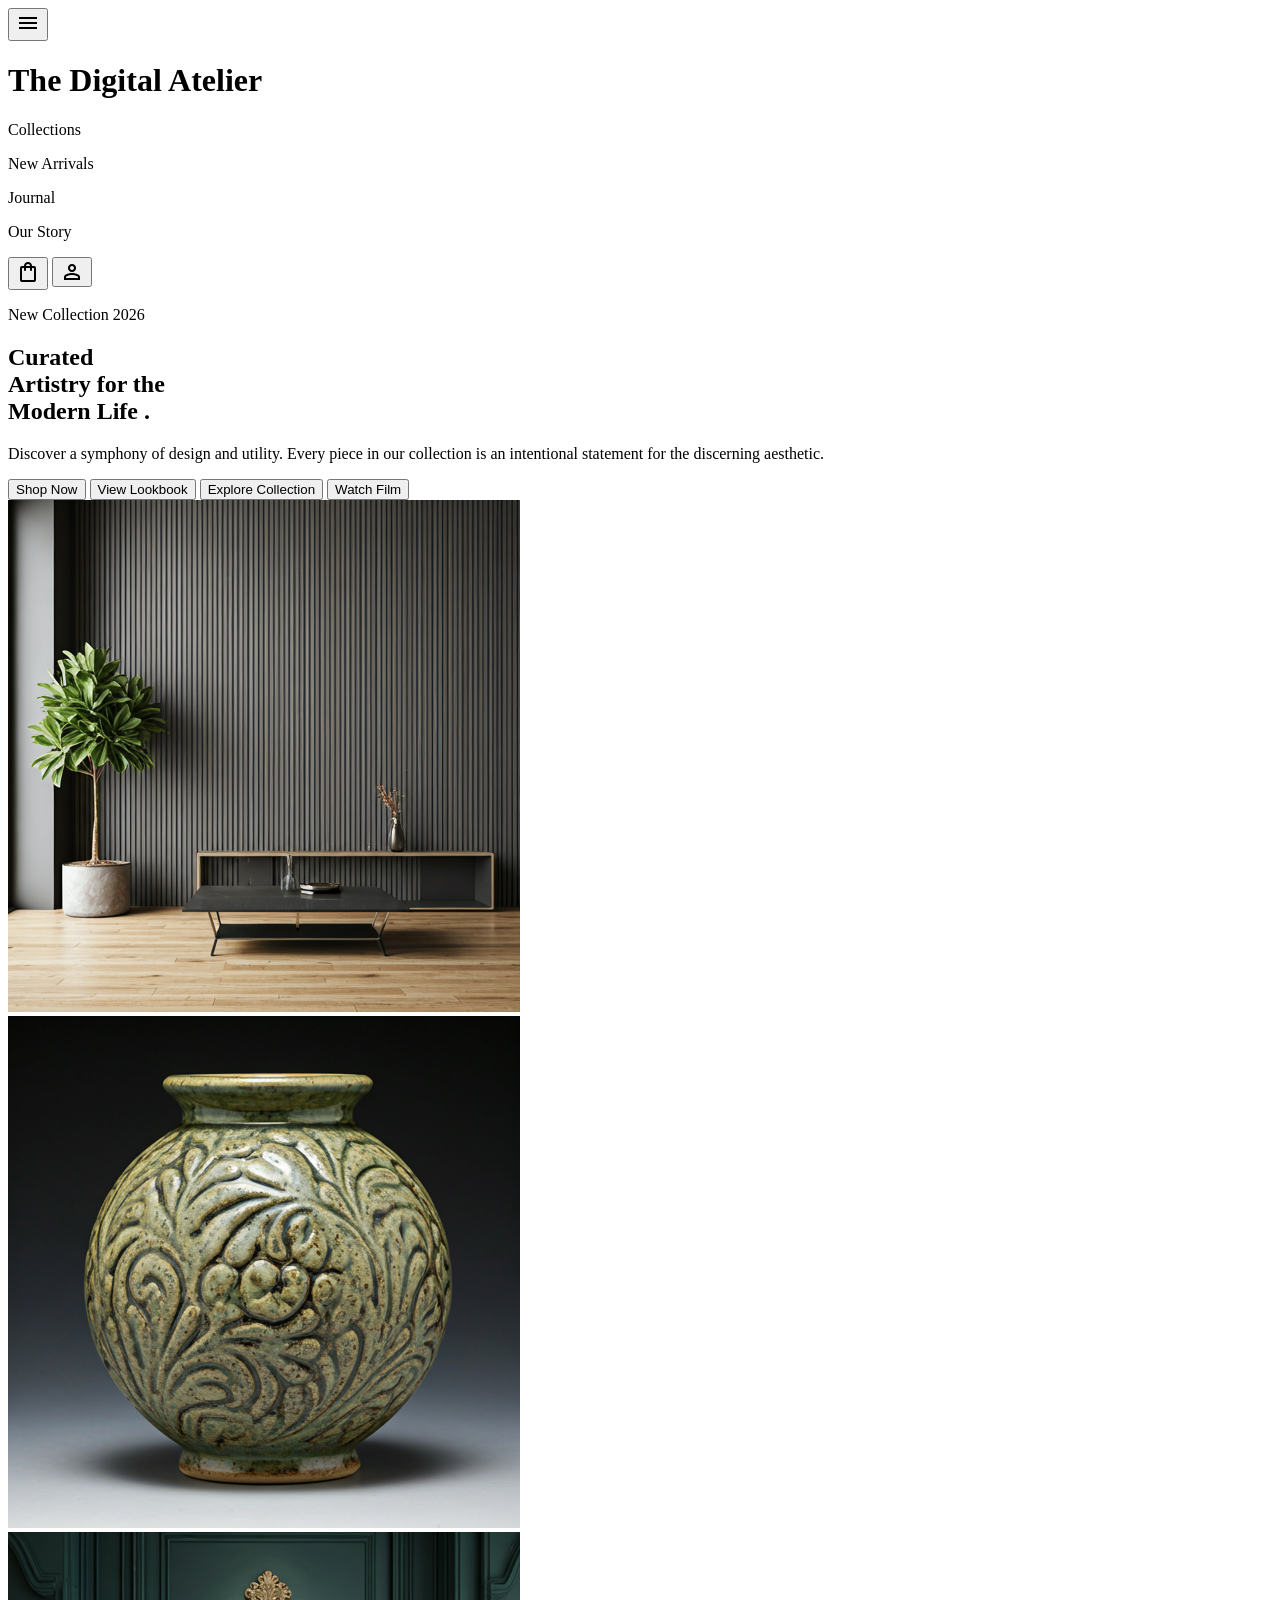
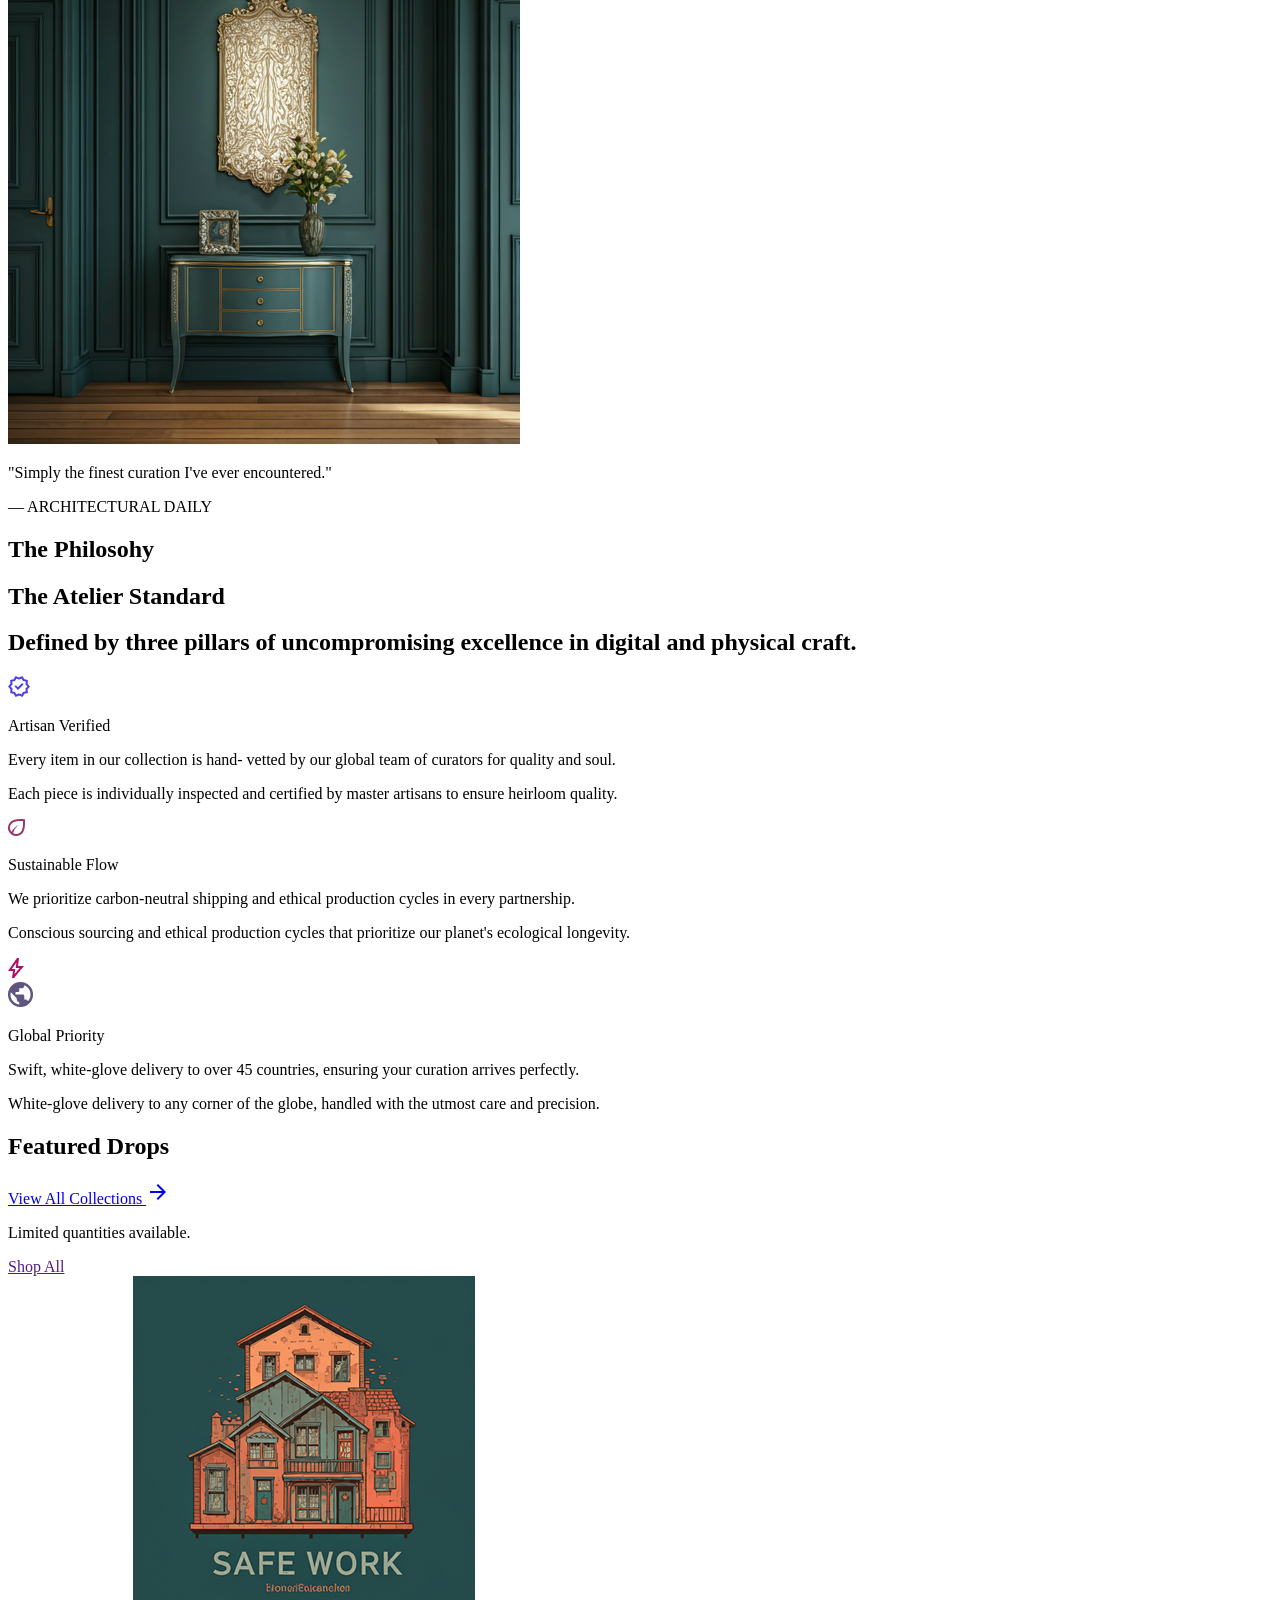
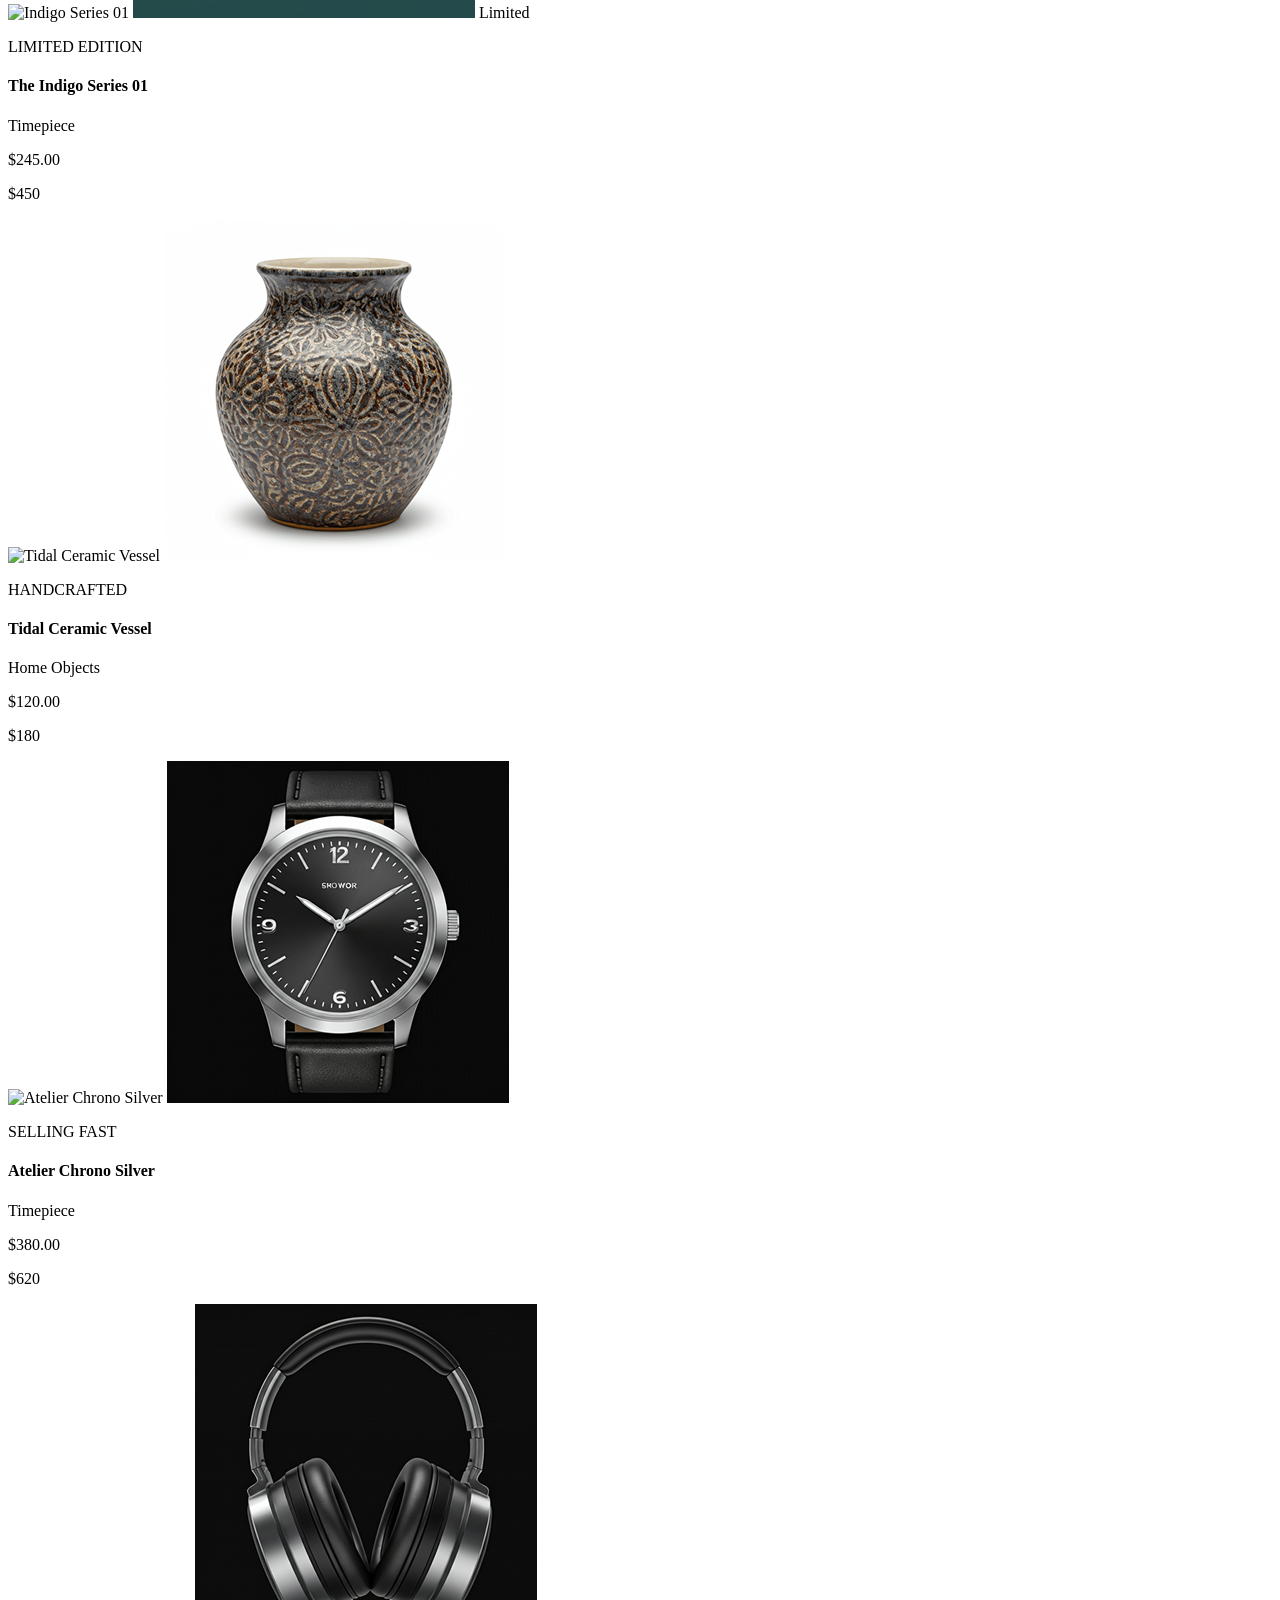
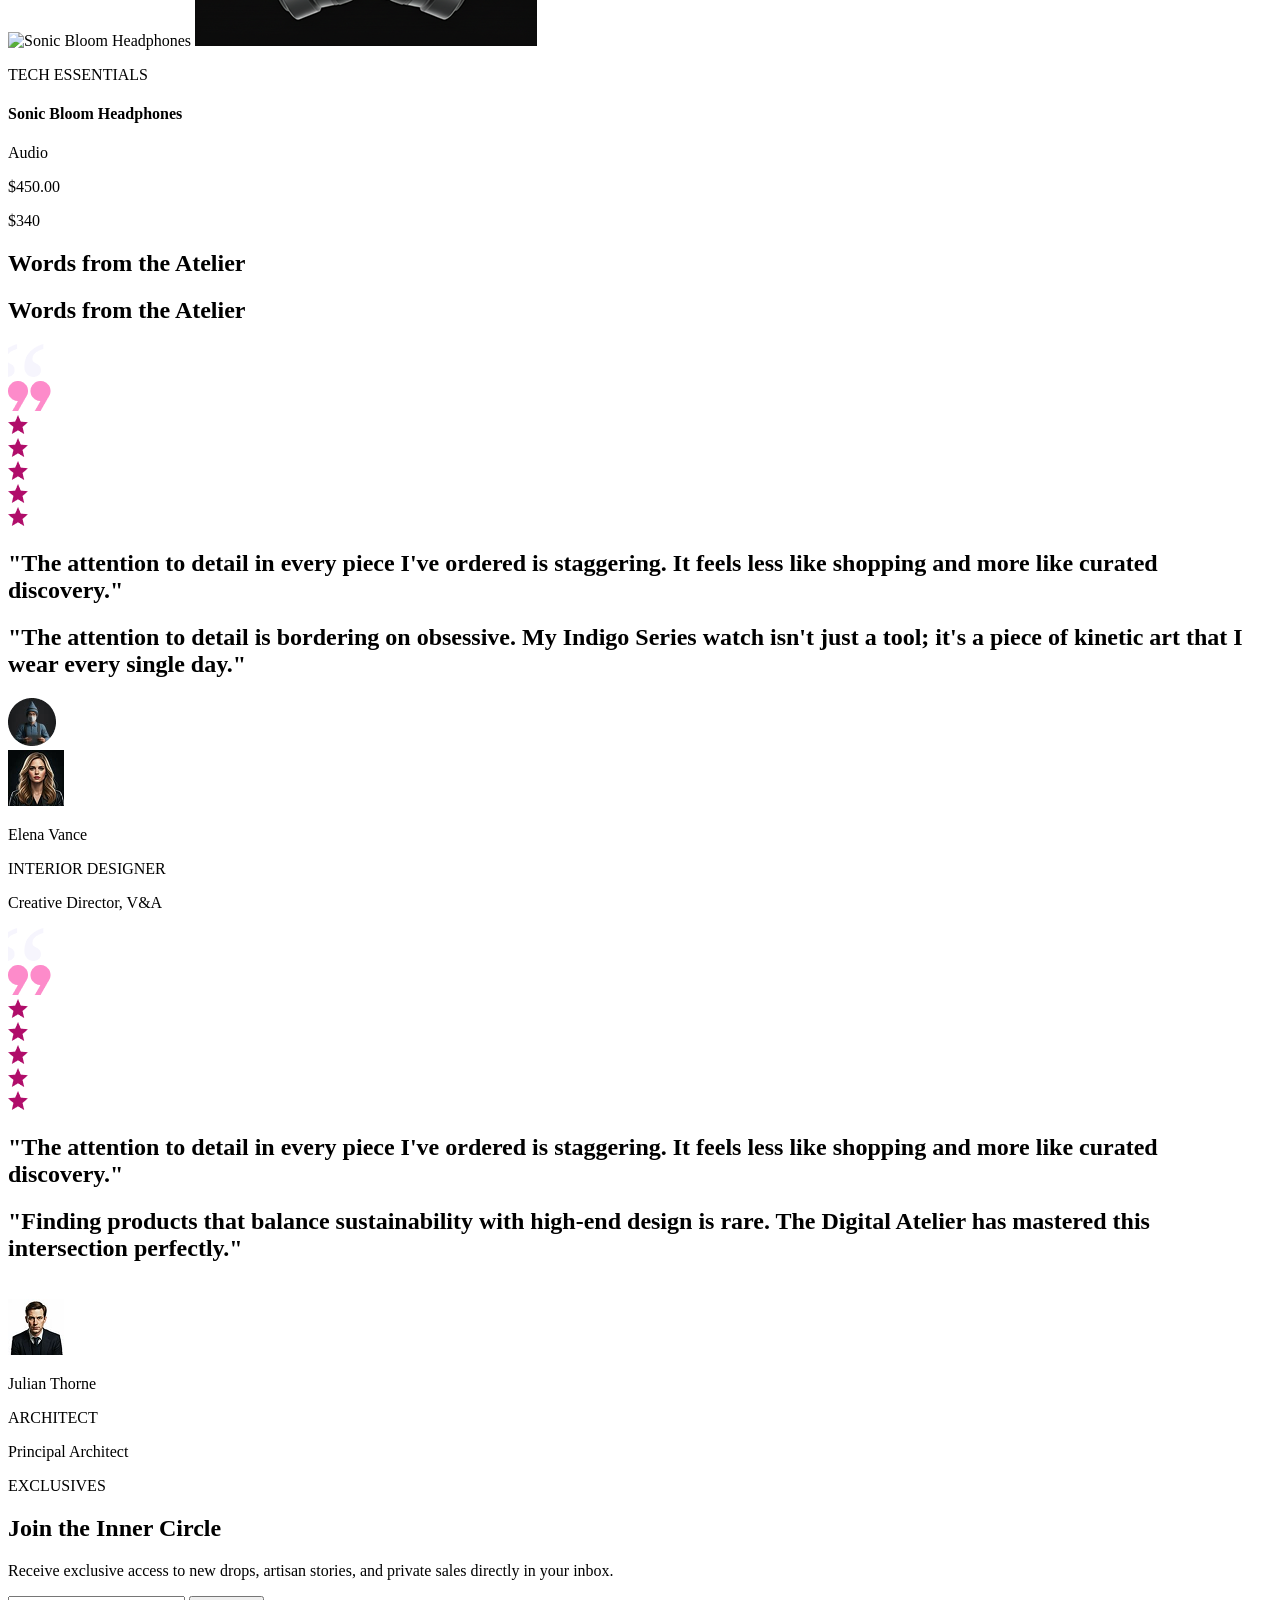
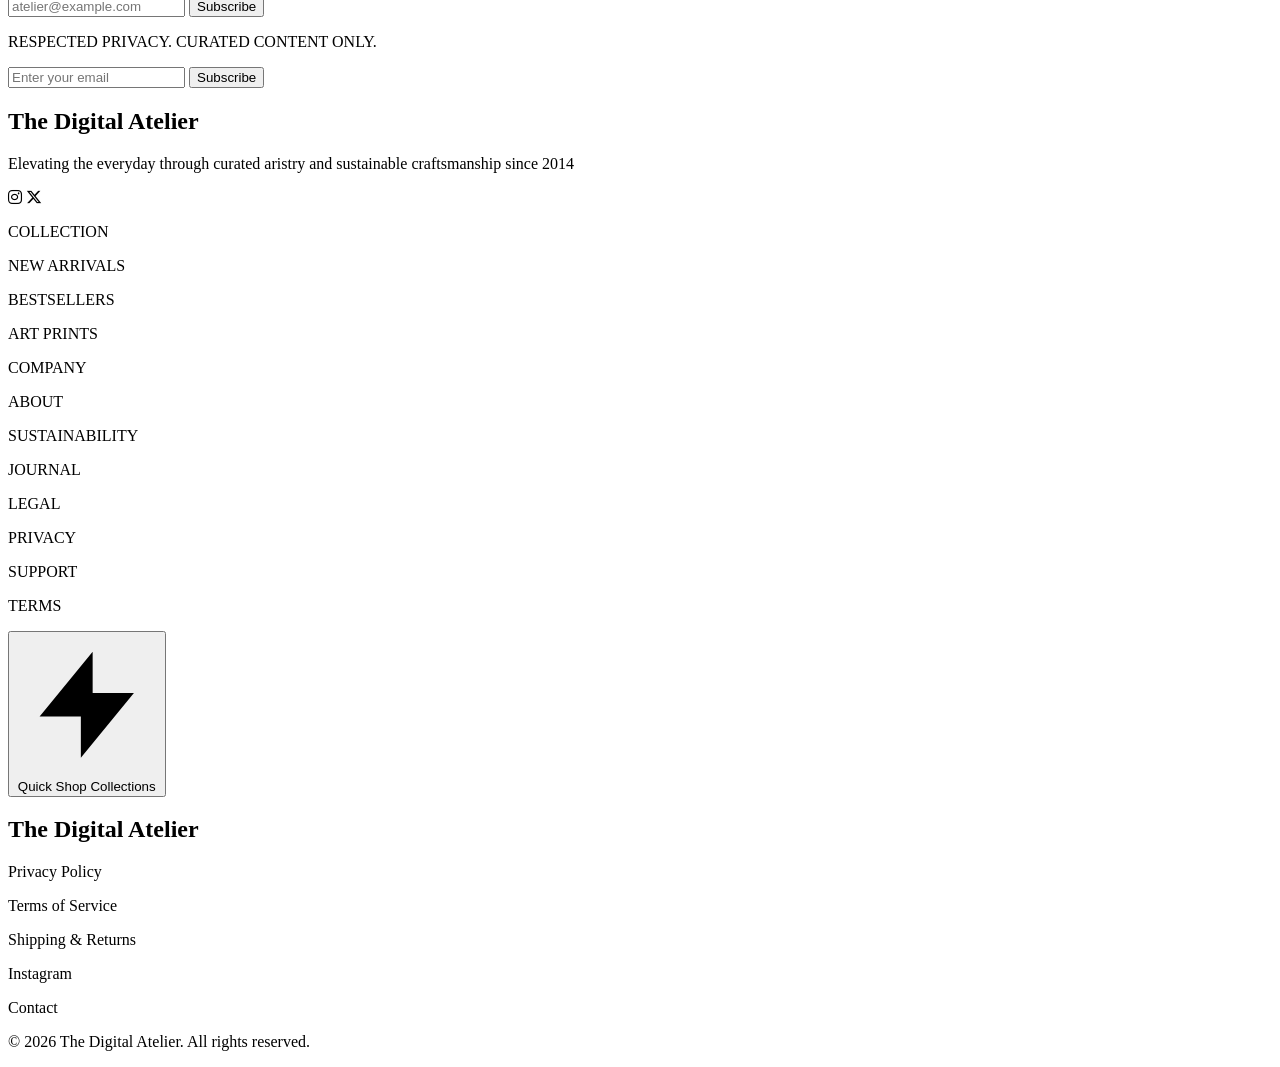
==== commit 41f35dc7: "Finalizado" ====
--- a/GABRIEL/Site responsivo/index.html
+++ b/GABRIEL/Site responsivo/index.html
@@ -25,7 +25,17 @@
                         'azul-do-botao': '#5D46F5',
                         'branco-do-botao': '#9B8BFF',
                         'card-fundo': '#10062D',
-                        'card-texto-cor': '#A5B4FC'
+                        'card-texto-cor': '#A5B4FC',
+                        "on-error": "#ffefef",
+                        "surface": "#faf4ff",
+                        "on-surface-variant": "#5f557f",
+                        "limitado": "#b00d6a",
+                        "surface-variant": "#e2d7ff",
+                        "surface-container": "#ede4ff",
+                        "on-surface": "#32294f",
+                        "surface-container-low": "#f5eeff",
+                        'fundo_footer': '#0F172A',
+                        'footer-texto': '#94A3B8'
                     },
                     fontFamily: {
                         'headline': ['Plus Jakarta Sans', 'sans-serif'],
@@ -78,76 +88,74 @@
 
     </header>
 
-    <main class="bg-fundo-hero py-[45px]">
-
-        <div class="m-[24px]">
-
-            <p class="text-center bg-icone-data text-[0.9rem] px-3 py-1 text-cor-data w-[190px] rounded-full lg:hidden">
-                New Collection 2026
-            </p>
-
-            <h2 class="text-[48px] font-black font-headline font-extrabold tracking-tight leading-[1.1] my-[23px] text-cor-dopreto">
+    <main class="bg-fundo-hero py-10 lg:py-20 px-6 lg:px-20">
+        <div class="max-w-7xl mx-auto flex flex-col lg:flex-row items-center justify-between gap-12">
+            
+            <div class="w-full lg:w-1/2">
+                <p class="bg-icone-data text-[0.8rem] px-4 py-1 text-cor-data w-fit rounded-full mb-6 lg:hidden">
+                    New Collection 2026
+                </p>
+
+                <h2 class="text-[48px] font-black font-headline font-extrabold tracking-tight leading-[1.1] my-[23px] text-cor-dopreto">
                 Curated <br>
                 <span class="text-textaodohero lg:text-cor-dopreto">Artistry</span>
-                for the <span class="text-cor-dopreto lg:text-textaodohero">Modern Life <span class="lg:hidden">.</span></span>
+                for the <br> <span class="text-cor-dopreto lg:text-textaodohero">Modern Life <span class="lg:hidden">.</span></span>
             </h2>
 
-            <p class="text-cor-dopreto text-lg">
-                Explore our latest drop of bespoke digital and physical artifacts,
-                designed for those who value intentionality and high-end craftsmanship.
-            </p>
-
-            <div class="flex flex-col lg:flex-row gap-4 py-[43px]">
-
-                <button class="bg-gradient-to-r from-azul-do-botao to-branco-do-botao text-white font-semibold py-3 px-10 rounded-full shadow-lg hover:opacity-90 transition">
-                    Shop Now
-                </button>
-
-                <button class="text-azul-do-botao font-semibold py-3 px-10 rounded-full border">
-                    View Lookbook
-                </button>
-
-            </div>
-
-
-            <div class="relative w-full lg:w-[700px] h-[520px] mx-auto">
-
-             
-                <img 
-                    src="assets/sala.png" 
-                    alt="Sala" 
-                    class="hidden lg:block w-[600px] h-[450px] object-cover rounded-[40px] absolute right-0 top-0 shadow-2xl"
-                />
-
+
+                <p class="text-cor-texto text-lg lg:max-w-md mb-8">
+                    Discover a symphony of design and utility. Every piece in our collection is an intentional statement for the discerning aesthetic.
+                </p>
+
+                <div class="flex flex-col lg:flex-row gap-4 items-center">
+                    <button class="w-full w-auto bg-azul-do-botao text-white font-semibold py-3 px-8 rounded-full shadow-lg hover:bg-opacity-90 transition lg:hidden">
+                        Shop Now
+                    </button>
+                    <button class="w-full text-azul-do-botao font-semibold py-3 px-10 rounded-full border lg:hidden">
+                        View Lookbook
+                    </button>
+
+                    <button class="hidden lg:block w-full lg:w-auto bg-azul-do-botao text-white font-semibold py-3 px-8 rounded-full shadow-lg hover:bg-opacity-90 transition">
+                        Explore Collection
+                    </button>
+                    <button class="hidden lg:block text-azul-do-botao font-semibold py-3 px-3 underline decoration-blue-500 decoration-2 underline-offset-4">
+                        Watch Film
+                    </button>
+                </div>
+            </div>
+
+            <div class="hidden lg:block w-full lg:w-1/2 relative flex justify-center justify-end">
+                <div class="relative w-full max-w-[500px]">
+                    <img src="assets/sala.png" alt="Sala" class="w-full h-[400px] lg:h-[550px] object-cover rounded-[40px] shadow-2xl">
+                    
+                    <div class="hidden lg:block absolute -bottom-10 -left-10 lg:-left-20 w-[180px] w-[260px] p-2 bg-white rounded-3xl shadow-2xl transform">
+                        <img src="assets/vaso.png" alt="Vaso" class="w-full h-full object-cover rounded-2xl">
+                    </div>
+                </div>
+            </div>
+            <div class="relative w-fit mx-auto lg:hidden"> 
+    
                 <img 
                     src="assets/epelho.png" 
                     alt="Móvel" 
-                    class="block rounded-2xl shadow-xl transform rotate-3 lg:hidden"
+                    class="rounded-2xl shadow-xl transform rotate-3 block w-full max-w-[320px]" 
                 />
 
-                <img 
-                    src="assets/vaso.png" 
-                    alt="Vaso" 
-                    class="hidden lg:block w-[220px] h-[260px] object-cover rounded-2xl absolute border-8 border-white shadow-2xl"
-                />
-
-                <div class="absolute -bottom-4 -left-5 bg-white p-6 rounded-xl shadow-2xl w-64 border border-gray-100 lg:hidden">
-
-                    <p class="text-indigo-600 font-bold text-lg leading-tight">
+                <div class="absolute -bottom-6 -left-4 bg-white p-5 rounded-xl shadow-2xl w-56 border border-gray-100">
+                    <p class="text-indigo-600 font-bold text-md leading-tight">
                         "Simply the finest curation I've ever encountered."
                     </p>
-
-                    <p class="text-gray-500 text-xs mt-4 tracking-widest uppercase">
+                    <p class="text-gray-500 text-[10px] mt-3 tracking-widest uppercase">
                         — ARCHITECTURAL DAILY
                     </p>
-
-                </div>
-
-            </div>
-
-        </div>
-
+                </div>
+
+            </div>
+            </div>
+        </div>
     </main>
+
+    
     
     <section class="bg-fundo pt-20">
         <div class="mx-8">
@@ -163,7 +171,7 @@
         <div class="pb-10 lg:flex lg:gap-7">
             <div class="bg-white my-16 p-10 rounded-xl">
                 <div class="bg-fundo rounded-2xl mr-[200px] mb-5 lg:mr-[250px]">
-                    <div class="p-3"><img src="./check.png" alt="check"></div>
+                    <div class="p-3"><img src="assets/check.png" alt="check"></div>
                 </div>
                 <div>
                 <p class="text-[20px] text-cor-dopreto font-headline font-bold pb-3">Artisan Verified</p>
@@ -180,7 +188,7 @@
 
             <div class="bg-white my-16 p-10 rounded-xl">
                 <div class="bg-bolinha-fundo rounded-2xl mr-[200px] mb-5 lg:mr-[265px]">
-                    <div class="p-3"><img src="./leaf.png" alt="check"></div>
+                    <div class="p-3"><img src="assets/leaf.png" alt="check"></div>
                 </div>
                 <div>
                 <p class="text-[20px] text-cor-dopreto font-headline font-bold pb-3">Sustainable Flow</p>
@@ -195,10 +203,10 @@
 
             <div class="bg-white my-16 p-10 rounded-xl">
                 <div class="bg-bolinha-fundo rounded-2xl mr-[200px] mb-5 lg:mr-[250px] lg:hidden">
-                    <div class="p-3"><img src="./raio.png" alt="check"></div>
+                    <div class="p-3"><img src="assets/raio.png" alt="check"></div>
                 </div>
                 <div class="bg-fundo-bolinha rounded-2xl mr-[200px] mb-5 lg:mr-[250px]">
-                    <div class="hidden p-3 lg:block"><img src="./mundo.png" alt="check"></div>
+                    <div class="hidden p-3 lg:block"><img src="assets/mundo.png" alt="check"></div>
                 </div>
                 <div>
                 <p class="text-[20px] text-cor-dopreto font-headline font-bold pb-3">Global Priority</p>
@@ -215,6 +223,86 @@
         </div>
     </section>
 
+    <section class="bg-fundo-hero px-10 pt-20">
+        <div class="flex justify-between lg:justify-between items-center lg:my-20">
+            <h2 class="mr-40 text-cor-dopreto font-bold text-4xl lg:text-5xl">Featured Drops</h2>
+            <a class="hidden lg:flex text-textaodohero font-bold hover:translate-x-2 transition-transform inline-flex items-center gap-2" href="#">
+                View All Collections 
+                <span class="material-symbols-outlined">arrow_forward</span>
+            </a>
+        </div>
+        <div class="lg:hidden flex justify-between lg:justify-between items-center lg:my-20 gap-4 mb-16">
+            <p class="text-cor-texto text-xl lg:hidden">Limited quantities available.</p>
+            <a class="whitespace-nowrap shrink-0 underline decoration-2 underline-offset-8 text-textaodohero font-semibold hover:translate-x-2 transition-transform items-center lg:hidden" href="">Shop All</a>
+        </div>
+
+        <div class="grid grid-cols-1 md:grid-cols-2 lg:grid-cols-4 gap-8">
+            <div class="group cursor-pointer">
+                <div class="aspect-[3/4] bg-surface-container-low rounded-3xl overflow-hidden mb-6 relative">
+                    <img alt="Indigo Series 01" class="hidden lg:block  w-full h-full object-cover group-hover:scale-105 transition-transform duration-500" data-alt="Minimalist luxury wristwatch with a deep indigo face and stainless steel mesh strap, studio lighting on a neutral textured" src="https://lh3.googleusercontent.com/aida-public/[base64]"/>
+                    <img src="assets/Art_print.png" class="lg:hidden w-full h-full object-cover group-hover:scale-105 transition-transform duration-500" alt="">
+                    <span class="hidden lg:flex absolute top-4 left-4 bg-limitado text-white text-[10px] font-bold tracking-widest uppercase px-3 py-1 rounded-full">Limited</span>
+                </div>
+                <p class="text-xs text-underline-cor font-semibold lg:hidden">LIMITED EDITION</p>
+                <div class="flex justify-between items-start">
+                    <div>
+                        <h4 class="font-headline font-bold text-lg mb-1">The Indigo Series 01</h4>
+                        <p class="hidden lg:flex text-sm text-on-surface-variant">Timepiece</p>
+                        <p class="font-headline font-bold text-textaodohero lg:hidden">$245.00</p>
+                    </div>
+                    <p class="hidden lg:block font-headline font-bold text-textaodohero">$450</p>
+                </div>
+            </div>
+
+            <div class="group cursor-pointer">
+                <div class="aspect-[3/4] bg-surface-container-low rounded-3xl overflow-hidden mb-6 relative">
+                    <img alt="Tidal Ceramic Vessel" class="hidden lg:flex w-full h-full object-cover group-hover:scale-105 transition-transform duration-500" data-alt="Handcrafted indigo blue ceramic vase with organic wavy texture, presented in a soft studio lighting setting with elegant shadows" src="https://lh3.googleusercontent.com/aida-public/[base64]"/>
+                    <img src="assets/Ceramic_vase.png" class="lg:hidden w-full h-full object-cover group-hover:scale-105 transition-transform duration-500" alt="">
+                </div>
+                <p class="text-xs text-cor-texto  lg:hidden">HANDCRAFTED</p>
+                <div class="flex justify-between items-start">
+                    <div>
+                        <h4 class="font-headline font-bold text-lg mb-1">Tidal Ceramic Vessel</h4>
+                        <p class="hidden lg:flex text-sm text-on-surface-variant">Home Objects</p>
+                        <p class="font-headline font-bold text-textaodohero lg:hidden">$120.00</p>
+                    </div>
+                    <p class="hidden lg:block font-headline font-bold text-textaodohero">$180</p>
+                </div>
+            </div>
+
+            <div class="group cursor-pointer">
+                <div class="aspect-[3/4] bg-surface-container-low rounded-3xl overflow-hidden mb-6 relative">
+                    <img alt="Atelier Chrono Silver" class="hidden lg:flex w-full h-full object-cover group-hover:scale-105 transition-transform duration-500" data-alt="Polished silver chronometer watch with elegant dial detail, macro shot showcasing precision craftsmanship and light reflections" src="https://lh3.googleusercontent.com/aida-public/[base64]"/>
+                    <img src="assets/Watch.png" class="lg:hidden w-full h-full object-cover group-hover:scale-105 transition-transform duration-500" alt="">
+                </div>
+                <p class="text-xs text-underline-cor font-semibold lg:hidden">SELLING FAST</p>
+                <div class="flex justify-between items-start">
+                    <div>
+                        <h4 class="font-headline font-bold text-lg mb-1">Atelier Chrono Silver</h4>
+                        <p class="hidden lg:flex text-sm text-on-surface-variant">Timepiece</p>
+                        <p class="font-headline font-bold text-textaodohero lg:hidden">$380.00</p>  
+                    </div>
+                    <p class="hidden lg:block font-headline font-bold text-textaodohero">$620</p>
+                </div>
+            </div>
+
+            <div class="group cursor-pointer">
+                <div class="aspect-[3/4] bg-surface-container-low rounded-3xl overflow-hidden mb-6 relative">
+                    <img alt="Sonic Bloom Headphones" class="hidden lg:flex w-full h-full object-cover group-hover:scale-105 transition-transform duration-500" data-alt="Sleek wireless headphones with a matte indigo finish and plush cushions, professional product photography on a marble platform" src="https://lh3.googleusercontent.com/aida-public/[base64]"/>
+                    <img src="assets/Headphones.png" class="lg:hidden w-full h-full object-cover group-hover:scale-105 transition-transform duration-500" alt="">
+                </div>
+                <p class="text-xs text-cor-texto  lg:hidden">TECH ESSENTIALS</p>
+                <div class="flex justify-between items-start">
+                    <div>
+                        <h4 class="font-headline font-bold text-lg mb-1">Sonic Bloom Headphones</h4>
+                        <p class="hidden lg:flex text-sm text-on-surface-variant">Audio</p>
+                        <p class="font-headline font-bold text-textaodohero lg:hidden">$450.00</p> 
+                    </div>
+                <p class="hidden lg:block font-headline font-bold text-textaodohero">$340</p>
+                </div>
+            </div>
+        </div>
+    </section>
 
     <section class="bg-fundo pt-20">
         <div class="text-center mx-10">
@@ -228,14 +316,14 @@
                 </div>
                 <div class="mx-5 lg:flex lg:mx-10 mb-[2rem]">
                     <div class="bg-white my-12 p-5 lg:pr-20 rounded-xl lg:bg-transparent lg:gap-10">
-                        <div class="mr-[20px] lg:hidden"><img src="./aspas.png" alt=""></div> 
-                        <div class="hidden lg:flex mr-[20px]"><img src="./aspas2.png" alt=""></div> 
+                        <div class="mr-[20px] lg:hidden"><img src="assets/aspas.png" alt=""></div> 
+                        <div class="hidden lg:flex mr-[20px]"><img src="assets/aspas2.png" alt=""></div> 
                         <div class="lg:hidden flex lg:mr-[250px]">
-                            <div class="py-3"><img src="./estrela.png" alt="check"></div>
-                            <div class="py-3"><img src="./estrela.png" alt="check"></div>
-                            <div class="py-3"><img src="./estrela.png" alt="check"></div>
-                            <div class="py-3"><img src="./estrela.png" alt="check"></div>
-                            <div class="py-3"><img src="./estrela.png" alt="check"></div>
+                            <div class="py-3"><img src="assets/estrela.png" alt="check"></div>
+                            <div class="py-3"><img src="assets/estrela.png" alt="check"></div>
+                            <div class="py-3"><img src="assets/estrela.png" alt="check"></div>
+                            <div class="py-3"><img src="assets/estrela.png" alt="check"></div>
+                            <div class="py-3"><img src="assets/estrela.png" alt="check"></div>
                         </div>
 
                         <h2 class="lg:hidden lg:text-fundo lg:font-normal text-cor-dopreto text-[20px] font-medium italic py-5">"The attention to detail in every piece I've ordered is
@@ -248,8 +336,8 @@
                             wear every single day."</h2>
                         <div>
                         <div class="flex">
-                            <div class="rounded-full justify-center mr-5 lg:hidden"><img src="./duende.png" alt=""></div>
-                            <div class="hidden lg:block pt-5 lg:rounded-full justify-center mr-5"><img class="rounded-full" src="./Elena_vance.png" alt=""></div>
+                            <div class="rounded-full justify-center mr-5 lg:hidden"><img src="assets/duende.png" alt=""></div>
+                            <div class="hidden lg:block pt-5 lg:rounded-full justify-center mr-5"><img class="rounded-full" src="assets/Elena_vance.png" alt=""></div>
                             <div class="block content-center">
                                 <p class="text-[20px] text-cor-dopreto font-headline font-bold lg:text-fundo">Elena Vance</p>
                                 <p class="text-cor-texto text-[15px] lg:hidden">INTERIOR DESIGNER</p>
@@ -262,14 +350,14 @@
         
 
                     <div class="bg-white my-12 p-5 lg:pl-20 rounded-xl lg:bg-transparent lg:gap-10">
-                        <div class="mr-[20px] lg:hidden"><img src="./aspas.png" alt=""></div> 
-                        <div class="hidden lg:flex mr-[20px]"><img src="./aspas2.png" alt=""></div> 
+                        <div class="mr-[20px] lg:hidden"><img src="assets/aspas.png" alt=""></div> 
+                        <div class="hidden lg:flex mr-[20px]"><img src="assets/aspas2.png" alt=""></div> 
                         <div class="lg:hidden flex lg:mr-[250px]">
-                            <div class="py-3"><img src="./estrela.png" alt="check"></div>
-                            <div class="py-3"><img src="./estrela.png" alt="check"></div>
-                            <div class="py-3"><img src="./estrela.png" alt="check"></div>
-                            <div class="py-3"><img src="./estrela.png" alt="check"></div>
-                            <div class="py-3"><img src="./estrela.png" alt="check"></div>
+                            <div class="py-3"><img src="assets/estrela.png" alt="check"></div>
+                            <div class="py-3"><img src="assets/estrela.png" alt="check"></div>
+                            <div class="py-3"><img src="assets/estrela.png" alt="check"></div>
+                            <div class="py-3"><img src="assets/estrela.png" alt="check"></div>
+                            <div class="py-3"><img src="assets/estrela.png" alt="check"></div>
                         </div>
 
                         <h2 class="lg:hidden lg:text-fundo lg:font-normal text-cor-dopreto text-[20px] font-medium italic py-5">"The attention to detail in every piece I've ordered is
@@ -282,8 +370,8 @@
                             this intersection perfectly."</h2>
                         <div>
                         <div class="flex">
-                            <div class="rounded-full justify-center mr-5 lg:hidden"><img class="rounded-full" src="./user.png" alt=""></div>
-                            <div class="hidden lg:block pt-5 lg:rounded-full justify-center mr-5"><img class="rounded-full" src="./Julian_thorne.png" alt=""></div>
+                            <div class="rounded-full justify-center mr-5 lg:hidden"><img class="rounded-full" src="assets/user.png" alt=""></div>
+                            <div class="hidden lg:block pt-5 lg:rounded-full justify-center mr-5"><img class="rounded-full" src="assets/Julian_thorne.png" alt=""></div>
                             <div class="block content-center">
                                 <p class="text-[20px] text-cor-dopreto font-headline font-bold lg:text-fundo">Julian Thorne</p>
                                 <p class="text-cor-texto text-[15px] lg:hidden">ARCHITECT</p>
@@ -299,34 +387,125 @@
 
 
     </section>
+    <section class="bg-fundo">
+            <div class="text-center mx-full h-full flex flex-col items-center justify-center">
+                <p class="hidden lg:block text-azul-do-botao font-body mt-12">EXCLUSIVES</p>
+
+                <h1 class="text-[36px] text-cor-dopreto font-headline font-bold lg:no-underline">Join the Inner Circle</h1>
+                <p class="text-cor-texto text-[18px] mt-4 mb-10 mx-10 lg:block text-[23px]">Receive exclusive access to new drops, artisan stories, and private sales directly in your inbox.</p>
+                <form class="flex flex-col gap-4">
+
+                        <input 
+                            type="email"
+                            placeholder="atelier@example.com"
+                            class="lg:hidden bg-white rounded-full mx-5 px-6 py-3 text-2xl"
+                        >
+
+                        <button 
+                            type="submit"
+                            class="lg:hidden bg-cor-dopreto text-white mx-5 rounded-full py-3 text-2xl font-semibold"
+                        >
+                            Subscribe
+                        </button>
+
+                </form>
+                <p class="lg:hidden text-cor-texto text-[14px] mt-6 mb-[96px] mx-10 ">RESPECTED PRIVACY. CURATED CONTENT ONLY.</p>
+            </div>
+        <div class="hidden lg:block max-w-3xl mx-auto pb-40">
+            <div class=" relative flex items-center bg-fundo-bolinha rounded-full p-1 pl-6 shadow-inner border border-white/50">
+                <input 
+                    type="email" 
+                    placeholder="Enter your email" 
+                    class="bg-transparent w-full outline-none text-cor-texto placeholder:text-cor-texto/60 text-lg"
+                >
+                <button class="bg-azul-do-botao text-white font-bold py-3 px-10 rounded-full hover:opacity-90 transition shadow-lg active:scale-95">
+                    Subscribe
+                </button>
+            </div>
+        </div>
+    </section>
+    <footer class="bg-fundo_footer border-t border-fundo-bolinha pt-16 pb-10 px-10">
+        <div class=" mx-auto">
+            
+            <div class="lg:hidden flex flex-col items-start">
+                <h2 class="text-white text-[24px] font-extrabold font-headline mb-8">
+                    The Digital Atelier
+                </h2>
+                <p class="text-footer-texto mb-5 lg:hidden">Elevating the everyday through curated aristry and sustainable craftsmanship since 2014</p>
+                <div class="flex flex-col gap-6 text-cor-texto font-medium mb-12">
+                    <div class="flex gap-4 text-icon-topo">
+                        <i class="fa-brands fa-instagram text-xl"></i>
+                        <i class="fa-brands fa-x-twitter text-xl"></i>
+                    </div>
+                    <p class="text-azul-do-botao font-bold uppercase text-xs tracking-widest">COLLECTION</p>
+                    <p>NEW ARRIVALS</p>
+                    <p>BESTSELLERS</p>
+                    <p>ART PRINTS</p>
+                </div>
+
+                <div class="flex flex-col gap-6 text-cor-texto font-medium mb-12">
+                    <p class="text-azul-do-botao font-bold uppercase text-xs tracking-widest">COMPANY</p>
+                    <p>ABOUT</p>
+                    <p>SUSTAINABILITY</p>
+                    <p>JOURNAL</p>
+                </div>
+
+                <div class="flex flex-col gap-6 text-cor-texto font-medium mb-12">
+                    <p class="text-azul-do-botao font-bold uppercase text-xs tracking-widest">LEGAL</p>
+                    <p>PRIVACY</p>
+                    <p>SUPPORT</p>
+                    <p>TERMS</p>
+                </div>
+
+                <div class="w-full pt-10 flex justify-between items-center">
+                    <button class="flex items-center justify-center gap-3 w-full max-w-md py-4 px-8 rounded-full bg-gradient-to-r from-[#6366F1] to-[#A78BFA] shadow-lg transition-transform active:scale-95">
+                    <svg 
+                        class="w-5 h-5 text-white fill-current" 
+                        viewBox="0 0 24 24" 
+                        xmlns="http://www.w3.org/2000/svg"
+                    >
+                        <path d="M13 10V3L4 14H11V21L20 10H13Z" />
+                    </svg>
+
+                    <span class="text-white font-bold text-[16px] tracking-tight">
+                        Quick Shop Collections
+                    </span>
+                </button>
+                </div>
+            </div>
+
+            <div class="flex justify-between items-center"> 
+            <div class="hidden lg:flex">
+                <h2 class="text-white text-[24px] font-extrabold font-headline mb-6">
+                    The Digital Atelier
+                </h2>
+            </div>
+
+            <div class="hidden lg:flex gap-20">
+                <div class="flex flex-col gap-4 items-center">
+                    <p class="text-cor-texto font-bold uppercase text-xs tracking-widest mb-2 text-center">Privacy Policy</p>
+                </div>
+                <div class="flex flex-col gap-4 items-center">
+                    <p class="text-cor-texto font-bold uppercase text-xs tracking-widest mb-2 text-center">Terms of Service</p>
+                </div>
+                <div class="flex flex-col gap-4 items-center">
+                    <p class="text-cor-texto font-bold uppercase text-xs tracking-widest mb-2 text-center">Shipping & Returns</p>
+                </div>
+                <div class="flex flex-col gap-4 items-center">
+                    <p class="text-cor-texto font-bold uppercase text-xs tracking-widest mb-2 text-center">Instagram</p>
+                </div>
+                <div class="flex flex-col gap-4 items-center">
+                    <p class="text-cor-texto font-bold uppercase text-xs tracking-widest mb-2 text-center">Contact</p>
+                </div>
+            </div>
+        </div>
+                <div class="hidden lg:flex text-sm text-cor-texto">
+                    <p>© 2026 The Digital Atelier. All rights reserved.</p>
+                </div>
+            </div>
+
+        </div>
+    </footer>
 
 </body>
-</html>
-
-
-----------------------------------------------------------
-essa é a cpnfiguração base 
-  	<meta charset="UTF-8">
-    <meta name="viewport" content="width=device-width, initial-scale=1.0">
-    <link href="https://fonts.googleapis.com/css2?family=Plus+Jakarta+Sans:wght@400;600;700;800&amp;family=Inter:wght@400;500;600&amp;display=swap" rel="stylesheet">
-    <link href="https://fonts.googleapis.com/css2?family=Material+Symbols+Outlined:wght,FILL@100..700,0..1&amp;display=swap" rel="stylesheet">
-    <script src="https://cdn.tailwindcss.com"></script>
-    <!--Configuração do Tailwind-->
-    <script>
-        tailwind.config = {
-            theme: {
-                extend: {
-                    colors: {
-                        'exemplo-cor1':'#FFFFFF',
-                        'exemplo-cor2': '#4F46E5',
-                    },
-                    fontFamily: {
-                        'headline': ['Plus Jakarta Sans', 'sans-serif'],
-                        'body': ['Inter', 'sans-serif'],
-                        'label': ['Inter', 'sans-serif']
-                    }
-                }
-            }
-        }
-    </script>
-    <title>The Digital Atelier</title>+</html>
